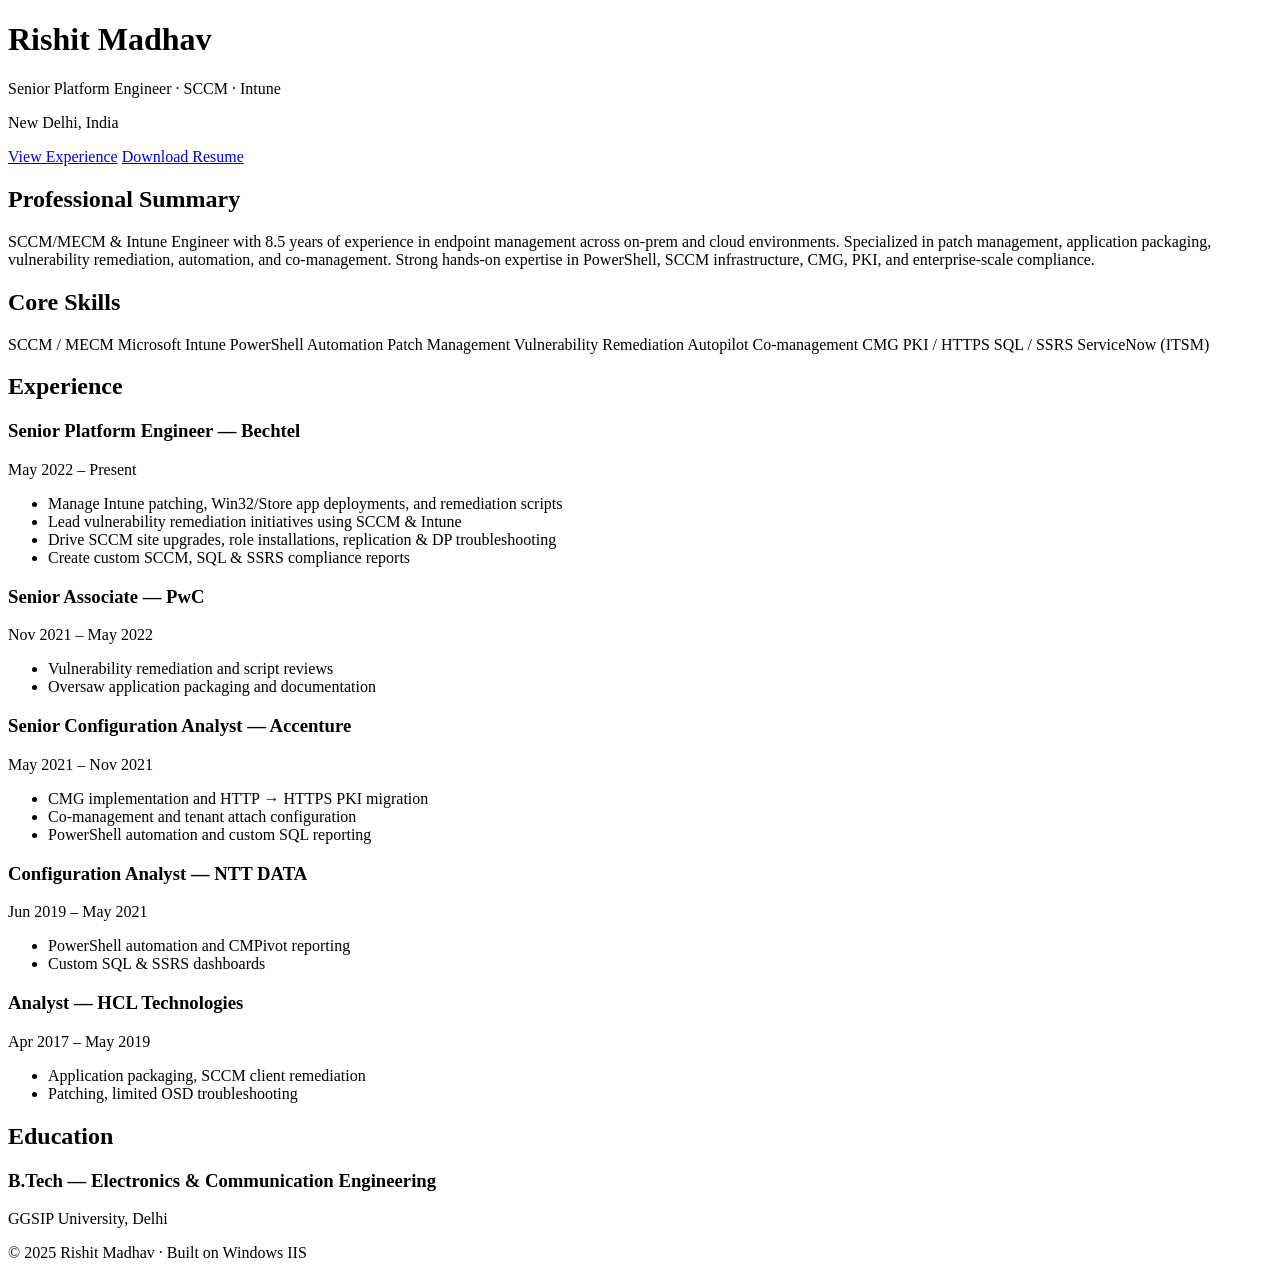
==== index.html @ 82800adf "Add files via upload" ====
<!DOCTYPE html>
<html lang="en">
<head>
    <meta charset="UTF-8">
    <title>Rishit Madhav | SCCM & Intune Engineer</title>
    <meta name="viewport" content="width=device-width, initial-scale=1.0">
    <link rel="stylesheet" href="style.css">
</head>
<body>

<header class="hero">
    <h1>Rishit Madhav</h1>
    <p class="role">Senior Platform Engineer · SCCM · Intune</p>
    <p class="location">New Delhi, India</p>

    <div class="actions">
        <a href="#experience" class="btn secondary">View Experience</a>
        <a href="download.html" class="btn primary">Download Resume</a>
    </div>
</header>

<main class="container">

<section>
    <h2>Professional Summary</h2>
    <p>
        SCCM/MECM & Intune Engineer with 8.5 years of experience in endpoint management
        across on-prem and cloud environments. Specialized in patch management,
        application packaging, vulnerability remediation, automation, and co-management.
        Strong hands-on expertise in PowerShell, SCCM infrastructure, CMG, PKI, and
        enterprise-scale compliance.
    </p>
</section>

<section>
    <h2>Core Skills</h2>
    <div class="skills">
        <span>SCCM / MECM</span>
        <span>Microsoft Intune</span>
        <span>PowerShell Automation</span>
        <span>Patch Management</span>
        <span>Vulnerability Remediation</span>
        <span>Autopilot</span>
        <span>Co-management</span>
        <span>CMG</span>
        <span>PKI / HTTPS</span>
        <span>SQL / SSRS</span>
        <span>ServiceNow (ITSM)</span>
    </div>
</section>

<section id="experience">
    <h2>Experience</h2>

    <div class="card">
        <h3>Senior Platform Engineer — Bechtel</h3>
        <p class="time">May 2022 – Present</p>
        <ul>
            <li>Manage Intune patching, Win32/Store app deployments, and remediation scripts</li>
            <li>Lead vulnerability remediation initiatives using SCCM & Intune</li>
            <li>Drive SCCM site upgrades, role installations, replication & DP troubleshooting</li>
            <li>Create custom SCCM, SQL & SSRS compliance reports</li>
        </ul>
    </div>

    <div class="card">
        <h3>Senior Associate — PwC</h3>
        <p class="time">Nov 2021 – May 2022</p>
        <ul>
            <li>Vulnerability remediation and script reviews</li>
            <li>Oversaw application packaging and documentation</li>
        </ul>
    </div>

    <div class="card">
        <h3>Senior Configuration Analyst — Accenture</h3>
        <p class="time">May 2021 – Nov 2021</p>
        <ul>
            <li>CMG implementation and HTTP → HTTPS PKI migration</li>
            <li>Co-management and tenant attach configuration</li>
            <li>PowerShell automation and custom SQL reporting</li>
        </ul>
    </div>

    <div class="card">
        <h3>Configuration Analyst — NTT DATA</h3>
        <p class="time">Jun 2019 – May 2021</p>
        <ul>
            <li>PowerShell automation and CMPivot reporting</li>
            <li>Custom SQL & SSRS dashboards</li>
        </ul>
    </div>

    <div class="card">
        <h3>Analyst — HCL Technologies</h3>
        <p class="time">Apr 2017 – May 2019</p>
        <ul>
            <li>Application packaging, SCCM client remediation</li>
            <li>Patching, limited OSD troubleshooting</li>
        </ul>
    </div>
</section>

<section>
    <h2>Education</h2>
    <div class="card">
        <h3>B.Tech — Electronics & Communication Engineering</h3>
        <p>GGSIP University, Delhi</p>
    </div>
</section>

</main>

<footer>
    <p>© 2025 Rishit Madhav · Built on Windows IIS</p>
</footer>

</body>
</html>
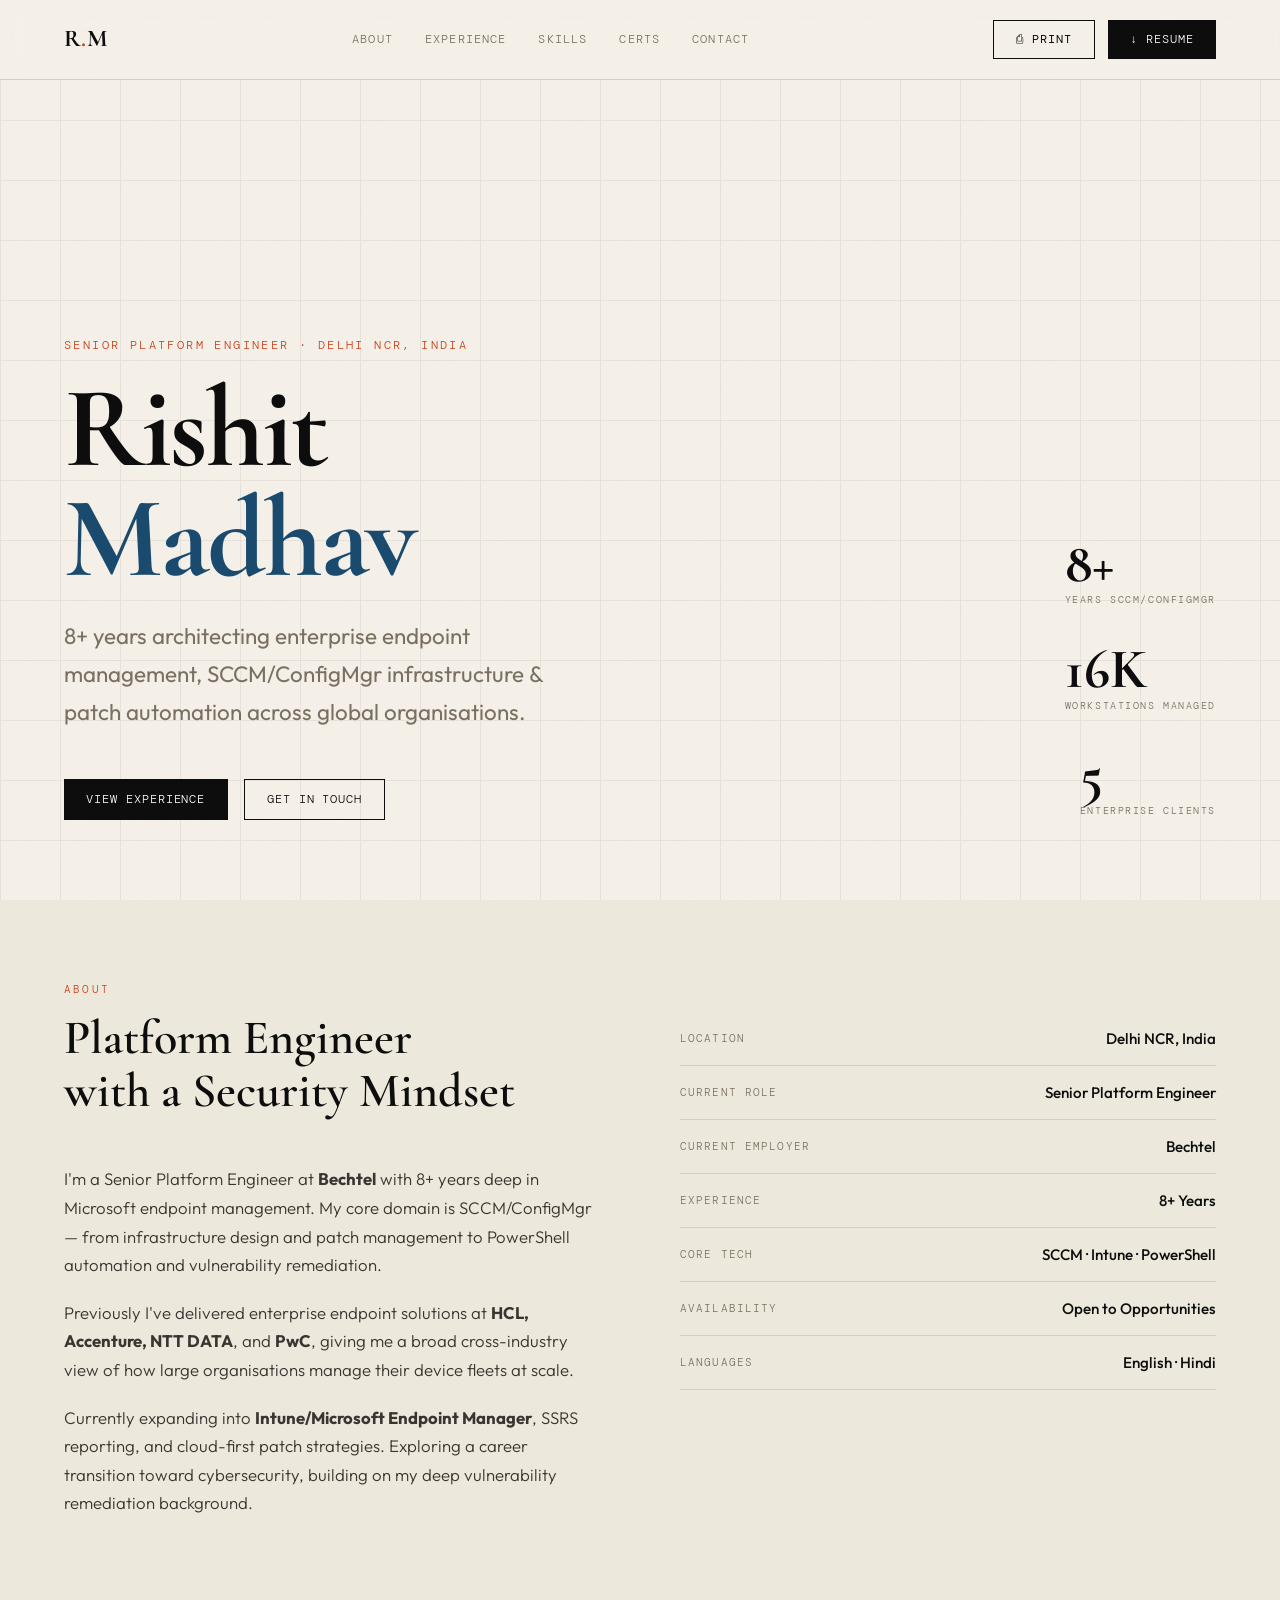
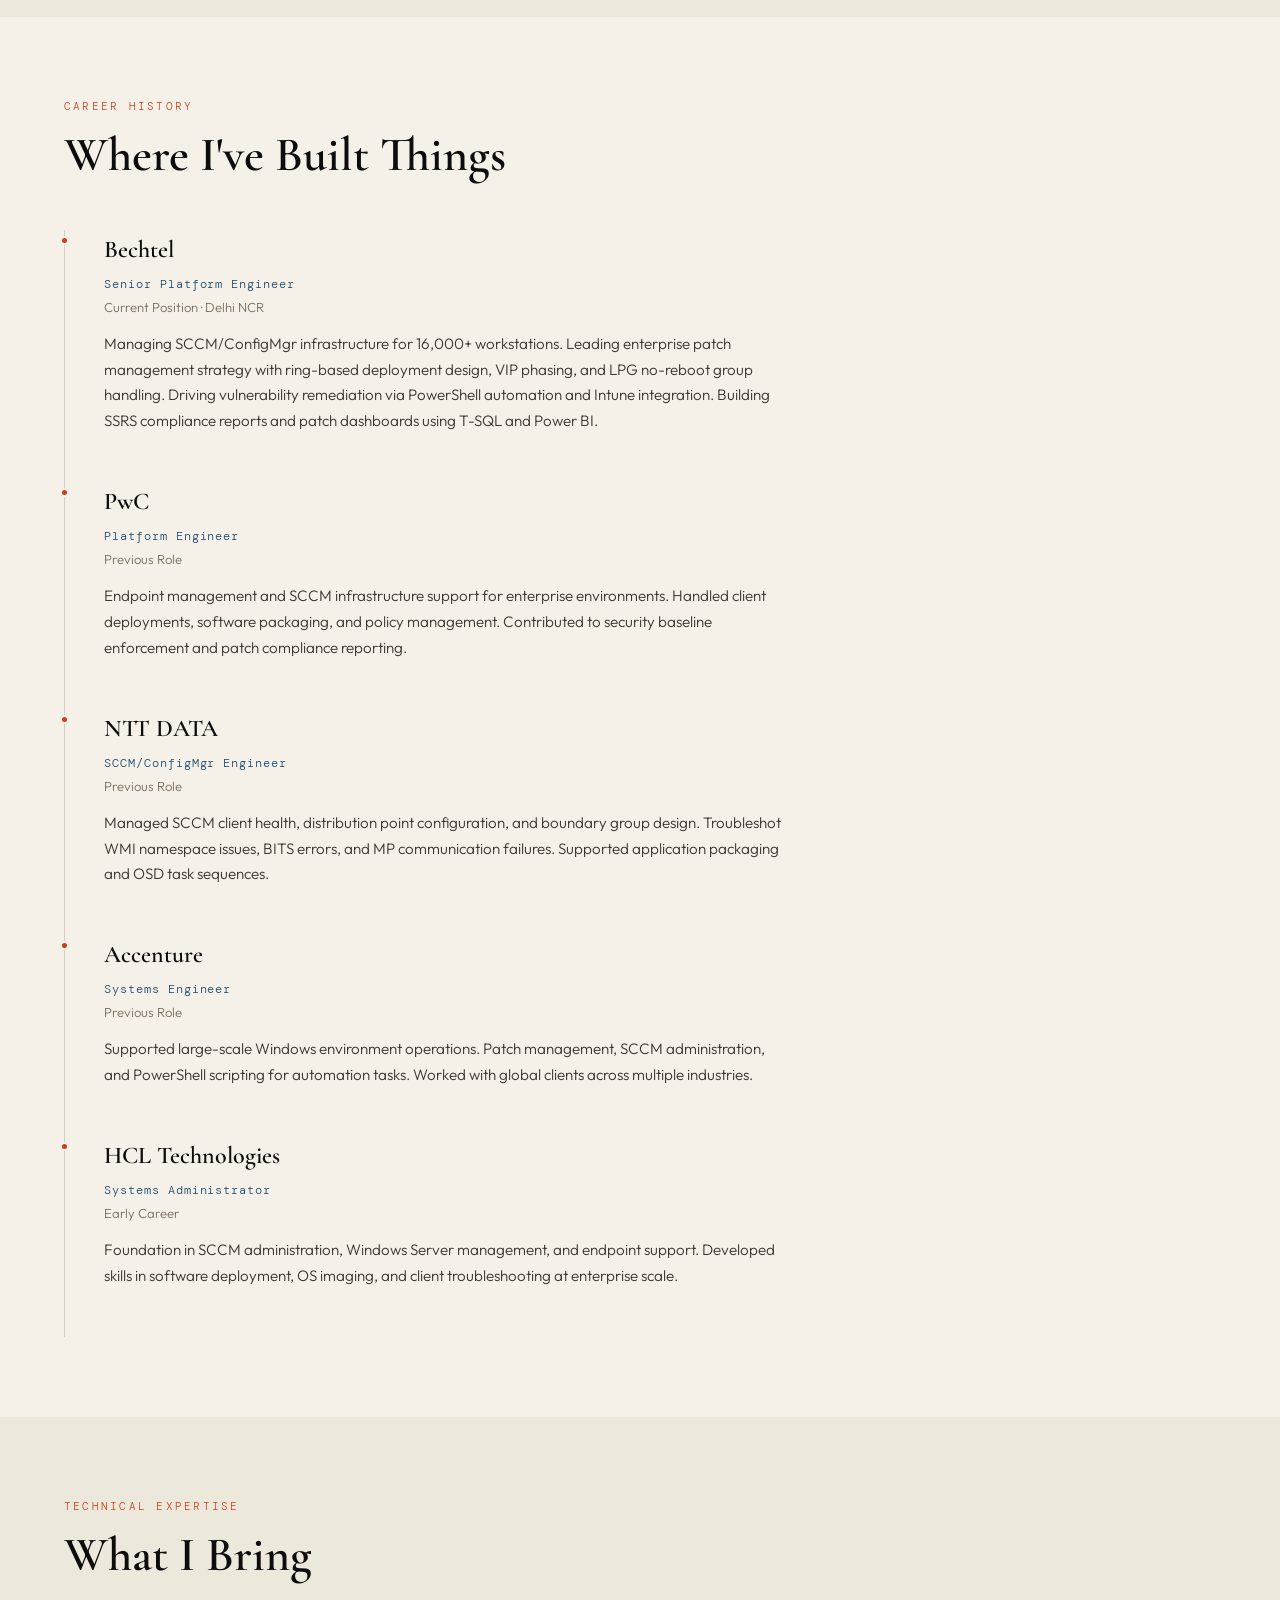
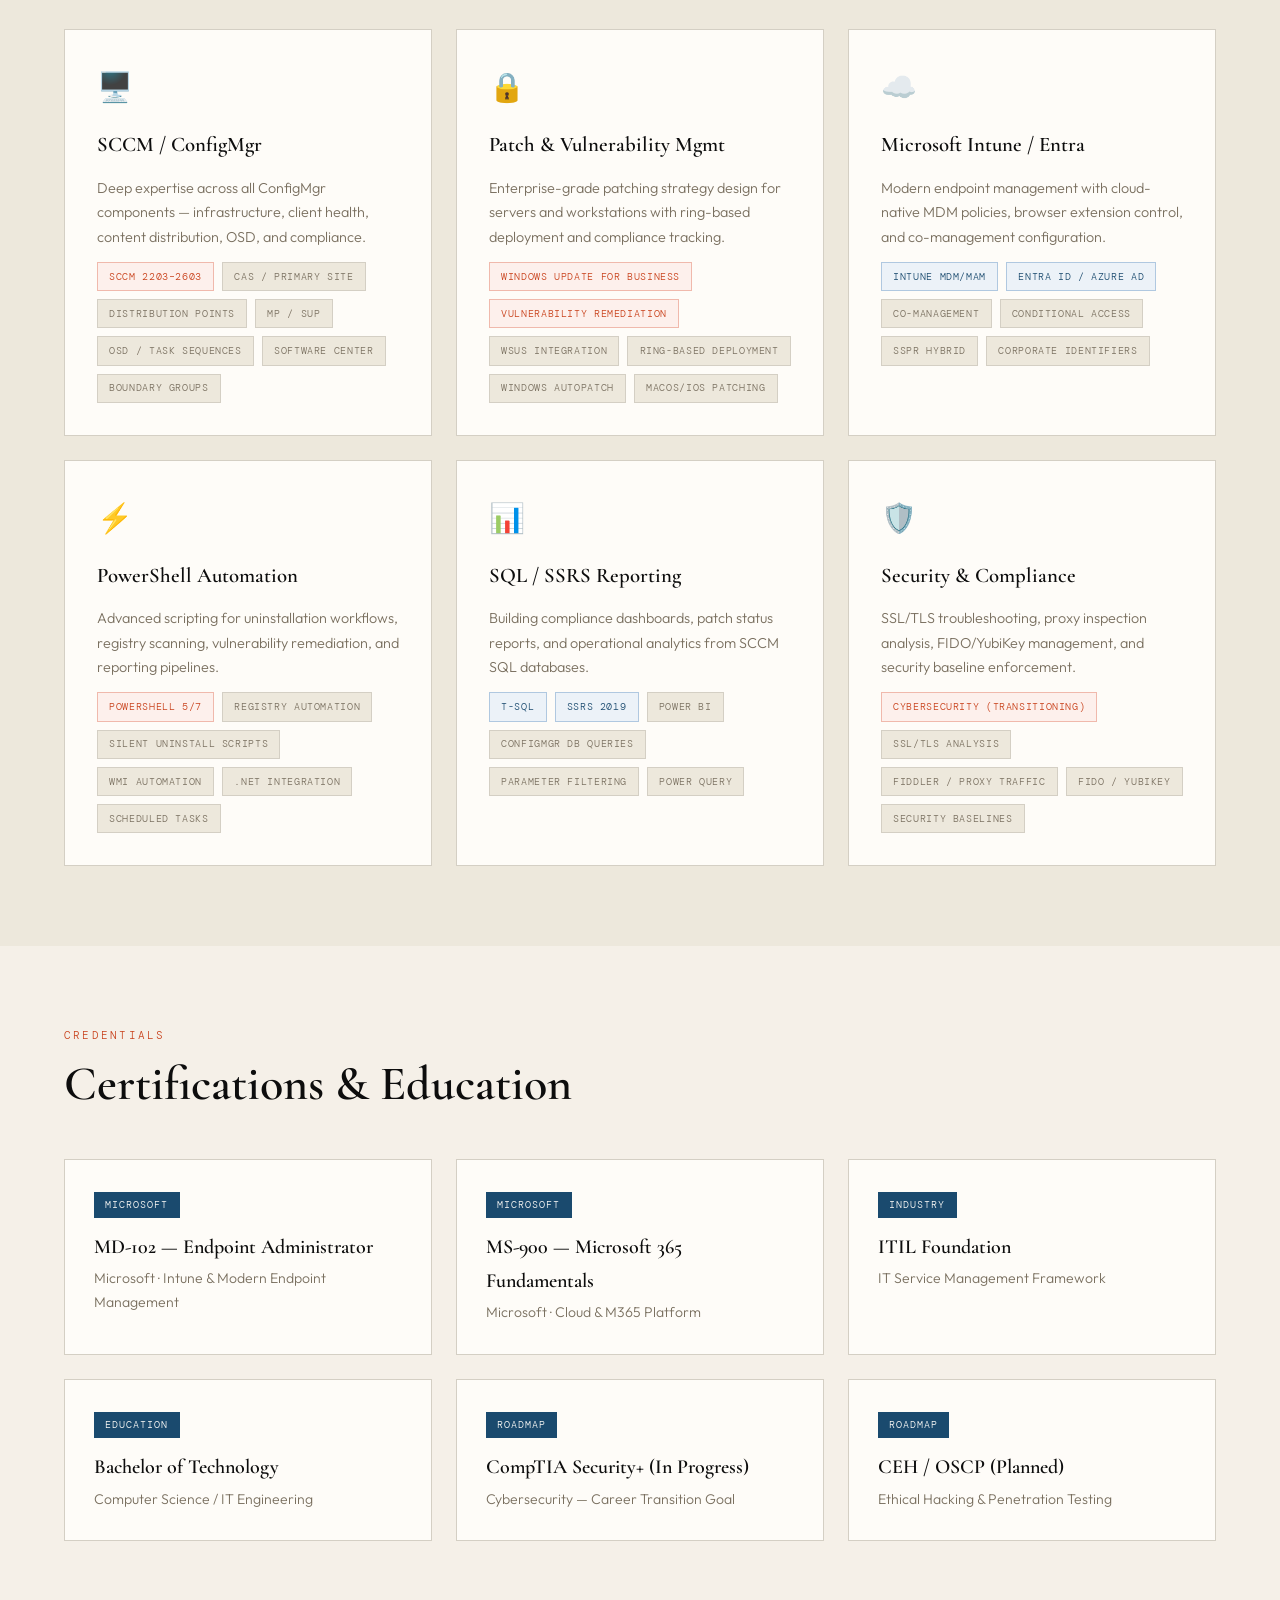
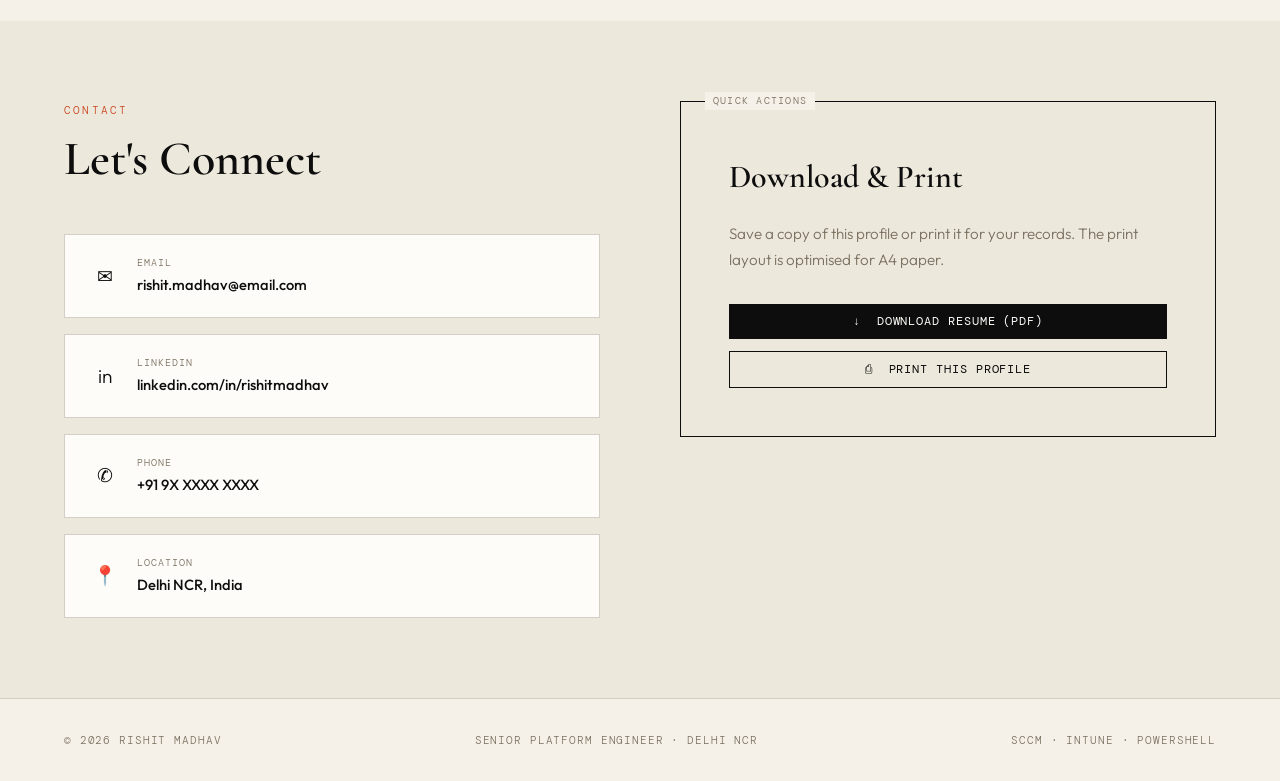
==== commit fcc17487: "Add files via upload" ====
--- a/index.html
+++ b/index.html
@@ -1,119 +1,736 @@
-<!DOCTYPE html>
-<html lang="en">
-<head>
-    <meta charset="UTF-8">
-    <title>Rishit Madhav | SCCM & Intune Engineer</title>
-    <meta name="viewport" content="width=device-width, initial-scale=1.0">
-    <link rel="stylesheet" href="style.css">
-</head>
-<body>
-
-<header class="hero">
-    <h1>Rishit Madhav</h1>
-    <p class="role">Senior Platform Engineer · SCCM · Intune</p>
-    <p class="location">New Delhi, India</p>
-
-    <div class="actions">
-        <a href="#experience" class="btn secondary">View Experience</a>
-        <a href="download.html" class="btn primary">Download Resume</a>
-    </div>
-</header>
-
-<main class="container">
-
-<section>
-    <h2>Professional Summary</h2>
-    <p>
-        SCCM/MECM & Intune Engineer with 8.5 years of experience in endpoint management
-        across on-prem and cloud environments. Specialized in patch management,
-        application packaging, vulnerability remediation, automation, and co-management.
-        Strong hands-on expertise in PowerShell, SCCM infrastructure, CMG, PKI, and
-        enterprise-scale compliance.
-    </p>
-</section>
-
-<section>
-    <h2>Core Skills</h2>
-    <div class="skills">
-        <span>SCCM / MECM</span>
-        <span>Microsoft Intune</span>
-        <span>PowerShell Automation</span>
-        <span>Patch Management</span>
-        <span>Vulnerability Remediation</span>
-        <span>Autopilot</span>
-        <span>Co-management</span>
-        <span>CMG</span>
-        <span>PKI / HTTPS</span>
-        <span>SQL / SSRS</span>
-        <span>ServiceNow (ITSM)</span>
-    </div>
-</section>
-
-<section id="experience">
-    <h2>Experience</h2>
-
-    <div class="card">
-        <h3>Senior Platform Engineer — Bechtel</h3>
-        <p class="time">May 2022 – Present</p>
-        <ul>
-            <li>Manage Intune patching, Win32/Store app deployments, and remediation scripts</li>
-            <li>Lead vulnerability remediation initiatives using SCCM & Intune</li>
-            <li>Drive SCCM site upgrades, role installations, replication & DP troubleshooting</li>
-            <li>Create custom SCCM, SQL & SSRS compliance reports</li>
-        </ul>
-    </div>
-
-    <div class="card">
-        <h3>Senior Associate — PwC</h3>
-        <p class="time">Nov 2021 – May 2022</p>
-        <ul>
-            <li>Vulnerability remediation and script reviews</li>
-            <li>Oversaw application packaging and documentation</li>
-        </ul>
-    </div>
-
-    <div class="card">
-        <h3>Senior Configuration Analyst — Accenture</h3>
-        <p class="time">May 2021 – Nov 2021</p>
-        <ul>
-            <li>CMG implementation and HTTP → HTTPS PKI migration</li>
-            <li>Co-management and tenant attach configuration</li>
-            <li>PowerShell automation and custom SQL reporting</li>
-        </ul>
-    </div>
-
-    <div class="card">
-        <h3>Configuration Analyst — NTT DATA</h3>
-        <p class="time">Jun 2019 – May 2021</p>
-        <ul>
-            <li>PowerShell automation and CMPivot reporting</li>
-            <li>Custom SQL & SSRS dashboards</li>
-        </ul>
-    </div>
-
-    <div class="card">
-        <h3>Analyst — HCL Technologies</h3>
-        <p class="time">Apr 2017 – May 2019</p>
-        <ul>
-            <li>Application packaging, SCCM client remediation</li>
-            <li>Patching, limited OSD troubleshooting</li>
-        </ul>
-    </div>
-</section>
-
-<section>
-    <h2>Education</h2>
-    <div class="card">
-        <h3>B.Tech — Electronics & Communication Engineering</h3>
-        <p>GGSIP University, Delhi</p>
-    </div>
-</section>
-
-</main>
-
-<footer>
-    <p>© 2025 Rishit Madhav · Built on Windows IIS</p>
-</footer>
-
-</body>
-</html>
+<!DOCTYPE html>
+<html lang="en">
+<head>
+<meta charset="UTF-8">
+<meta name="viewport" content="width=device-width, initial-scale=1.0">
+<title>Rishit Madhav — Senior Platform Engineer</title>
+<link rel="preconnect" href="https://fonts.googleapis.com">
+<link href="https://fonts.googleapis.com/css2?family=Cormorant+Garamond:wght@300;400;600;700&family=DM+Mono:wght@300;400;500&family=Outfit:wght@300;400;500;600&display=swap" rel="stylesheet">
+<style>
+  :root {
+    --ink: #0d0d0d;
+    --paper: #f5f0e8;
+    --cream: #ede8dc;
+    --accent: #c8401a;
+    --accent2: #1a4a6e;
+    --muted: #7a7060;
+    --line: #d4cfc4;
+    --white: #fefcf8;
+  }
+
+  *, *::before, *::after { box-sizing: border-box; margin: 0; padding: 0; }
+
+  html { scroll-behavior: smooth; }
+
+  body {
+    background: var(--paper);
+    color: var(--ink);
+    font-family: 'Outfit', sans-serif;
+    font-weight: 300;
+    line-height: 1.7;
+    overflow-x: hidden;
+  }
+
+  /* ── PRINT STYLES ── */
+  @media print {
+    .no-print { display: none !important; }
+    body { background: white; color: black; font-size: 11pt; }
+    .hero { min-height: auto; padding: 2cm 1cm 1cm; page-break-after: avoid; }
+    section { page-break-inside: avoid; padding: 1cm 1cm; }
+    .card { box-shadow: none; border: 1px solid #ccc; }
+    .tag { border: 1px solid #999; }
+    header { display: none; }
+    .hero-noise, .hero-grid { display: none; }
+    .hero-name { font-size: 48pt; }
+    * { animation: none !important; transition: none !important; }
+  }
+
+  /* ── HEADER ── */
+  header {
+    position: fixed; top: 0; left: 0; right: 0; z-index: 100;
+    display: flex; justify-content: space-between; align-items: center;
+    padding: 1.2rem 4rem;
+    background: rgba(245, 240, 232, 0.92);
+    backdrop-filter: blur(12px);
+    border-bottom: 1px solid var(--line);
+    transition: box-shadow .3s;
+  }
+  header.scrolled { box-shadow: 0 2px 20px rgba(0,0,0,.08); }
+
+  .logo {
+    font-family: 'Cormorant Garamond', serif;
+    font-size: 1.5rem; font-weight: 700;
+    color: var(--ink); text-decoration: none;
+    letter-spacing: .02em;
+  }
+  .logo span { color: var(--accent); }
+
+  nav { display: flex; gap: 2rem; align-items: center; }
+  nav a {
+    font-family: 'DM Mono', monospace;
+    font-size: .72rem; letter-spacing: .1em; text-transform: uppercase;
+    color: var(--muted); text-decoration: none;
+    transition: color .2s;
+  }
+  nav a:hover { color: var(--accent); }
+
+  .btn {
+    display: inline-flex; align-items: center; gap: .5rem;
+    padding: .6rem 1.4rem;
+    background: var(--ink); color: var(--white);
+    font-family: 'DM Mono', monospace; font-size: .72rem; letter-spacing: .08em; text-transform: uppercase;
+    border: none; cursor: pointer; text-decoration: none;
+    transition: background .2s, transform .15s;
+  }
+  .btn:hover { background: var(--accent); transform: translateY(-1px); }
+  .btn-outline {
+    background: transparent; color: var(--ink);
+    border: 1.5px solid var(--ink);
+  }
+  .btn-outline:hover { background: var(--ink); color: var(--white); }
+
+  /* ── HERO ── */
+  .hero {
+    position: relative; min-height: 100vh;
+    display: flex; flex-direction: column; justify-content: flex-end;
+    padding: 8rem 4rem 5rem;
+    overflow: hidden;
+  }
+
+  .hero-grid {
+    position: absolute; inset: 0; opacity: .06;
+    background-image:
+      linear-gradient(var(--ink) 1px, transparent 1px),
+      linear-gradient(90deg, var(--ink) 1px, transparent 1px);
+    background-size: 60px 60px;
+    animation: gridDrift 30s linear infinite;
+  }
+  @keyframes gridDrift { to { background-position: 60px 60px; } }
+
+  .hero-noise {
+    position: absolute; inset: 0; opacity: .025;
+    background-image: url("data:image/svg+xml,%3Csvg viewBox='0 0 256 256' xmlns='http://www.w3.org/2000/svg'%3E%3Cfilter id='noise'%3E%3CfeTurbulence type='fractalNoise' baseFrequency='0.9' numOctaves='4' stitchTiles='stitch'/%3E%3C/filter%3E%3Crect width='100%25' height='100%25' filter='url(%23noise)'/%3E%3C/svg%3E");
+    background-size: 200px;
+  }
+
+  .hero-eyebrow {
+    font-family: 'DM Mono', monospace;
+    font-size: .75rem; letter-spacing: .2em; text-transform: uppercase;
+    color: var(--accent); margin-bottom: 1.2rem;
+    opacity: 0; animation: fadeUp .8s .2s forwards;
+  }
+
+  .hero-name {
+    font-family: 'Cormorant Garamond', serif;
+    font-size: clamp(3.5rem, 9vw, 8rem);
+    font-weight: 700; line-height: .95;
+    letter-spacing: -.02em;
+    margin-bottom: 1.5rem;
+    opacity: 0; animation: fadeUp .9s .35s forwards;
+  }
+  .hero-name .line2 { color: var(--accent2); display: block; }
+
+  .hero-title {
+    font-family: 'Outfit', sans-serif;
+    font-size: clamp(1rem, 2.2vw, 1.4rem);
+    font-weight: 400; color: var(--muted);
+    max-width: 520px; margin-bottom: 3rem;
+    opacity: 0; animation: fadeUp .9s .5s forwards;
+  }
+
+  .hero-cta {
+    display: flex; gap: 1rem; flex-wrap: wrap;
+    opacity: 0; animation: fadeUp .9s .65s forwards;
+  }
+
+  .hero-stats {
+    position: absolute; right: 4rem; bottom: 5rem;
+    display: flex; flex-direction: column; gap: 2rem; align-items: flex-end;
+    opacity: 0; animation: fadeIn 1s 1s forwards;
+  }
+  .stat-num {
+    font-family: 'Cormorant Garamond', serif;
+    font-size: 3.5rem; font-weight: 700; line-height: 1;
+    color: var(--ink);
+  }
+  .stat-label {
+    font-family: 'DM Mono', monospace;
+    font-size: .65rem; letter-spacing: .15em; text-transform: uppercase;
+    color: var(--muted); text-align: right;
+  }
+
+  @keyframes fadeUp { from { opacity: 0; transform: translateY(24px); } to { opacity: 1; transform: none; } }
+  @keyframes fadeIn { from { opacity: 0; } to { opacity: 1; } }
+
+  /* ── SECTIONS ── */
+  section { padding: 5rem 4rem; }
+  section:nth-child(even) { background: var(--cream); }
+
+  .section-label {
+    font-family: 'DM Mono', monospace;
+    font-size: .7rem; letter-spacing: .2em; text-transform: uppercase;
+    color: var(--accent); margin-bottom: .8rem;
+  }
+  .section-heading {
+    font-family: 'Cormorant Garamond', serif;
+    font-size: clamp(2rem, 4vw, 3rem);
+    font-weight: 600; line-height: 1.1; margin-bottom: 3rem;
+  }
+
+  /* ── ABOUT ── */
+  .about-grid { display: grid; grid-template-columns: 1fr 1fr; gap: 5rem; align-items: start; }
+
+  .about-text p {
+    font-size: 1.05rem; color: #3a3530; margin-bottom: 1.2rem;
+    font-weight: 300;
+  }
+
+  .info-list { margin-top: 2rem; }
+  .info-item {
+    display: flex; justify-content: space-between; align-items: center;
+    padding: .85rem 0;
+    border-bottom: 1px solid var(--line);
+  }
+  .info-key {
+    font-family: 'DM Mono', monospace;
+    font-size: .7rem; letter-spacing: .1em; text-transform: uppercase;
+    color: var(--muted);
+  }
+  .info-val { font-size: .95rem; font-weight: 500; }
+
+  /* ── EXPERIENCE ── */
+  .exp-timeline { position: relative; }
+  .exp-timeline::before {
+    content: ''; position: absolute; left: 0; top: 0; bottom: 0;
+    width: 1px; background: var(--line);
+  }
+
+  .exp-item {
+    padding: 0 0 3rem 2.5rem;
+    position: relative;
+    opacity: 0; transform: translateY(20px);
+    transition: opacity .6s, transform .6s;
+  }
+  .exp-item.visible { opacity: 1; transform: none; }
+  .exp-item::before {
+    content: '';
+    position: absolute; left: -4px; top: 6px;
+    width: 9px; height: 9px; border-radius: 50%;
+    background: var(--accent); border: 2px solid var(--paper);
+  }
+
+  .exp-company {
+    font-family: 'Cormorant Garamond', serif;
+    font-size: 1.5rem; font-weight: 600;
+  }
+  .exp-role {
+    font-family: 'DM Mono', monospace;
+    font-size: .75rem; letter-spacing: .08em;
+    color: var(--accent2); margin: .2rem 0 .1rem;
+  }
+  .exp-period {
+    font-size: .82rem; color: var(--muted); margin-bottom: .8rem;
+  }
+  .exp-desc { font-size: .95rem; color: #3a3530; max-width: 680px; }
+
+  /* ── SKILLS ── */
+  .skills-grid { display: grid; grid-template-columns: repeat(auto-fit, minmax(280px, 1fr)); gap: 1.5rem; }
+
+  .skill-card {
+    background: var(--white);
+    padding: 2rem;
+    border: 1px solid var(--line);
+    position: relative;
+    overflow: hidden;
+    opacity: 0; transform: translateY(16px);
+    transition: opacity .5s, transform .5s, box-shadow .2s;
+  }
+  .skill-card.visible { opacity: 1; transform: none; }
+  .skill-card:hover { box-shadow: 4px 4px 0 var(--accent); transform: translate(-2px, -2px); }
+
+  .skill-card-icon {
+    font-size: 1.8rem; margin-bottom: 1rem;
+  }
+  .skill-card-title {
+    font-family: 'Cormorant Garamond', serif;
+    font-size: 1.3rem; font-weight: 600; margin-bottom: .8rem;
+  }
+  .tags { display: flex; flex-wrap: wrap; gap: .5rem; margin-top: .8rem; }
+  .tag {
+    font-family: 'DM Mono', monospace;
+    font-size: .65rem; letter-spacing: .06em; text-transform: uppercase;
+    padding: .3rem .7rem;
+    background: var(--cream); color: var(--muted);
+    border: 1px solid var(--line);
+  }
+  .tag.hot { background: #fdf0ec; color: var(--accent); border-color: #f0b9ac; }
+  .tag.cool { background: #ecf2f8; color: var(--accent2); border-color: #b0c8e0; }
+
+  /* ── CERTS / EDUCATION ── */
+  .cert-grid { display: grid; grid-template-columns: repeat(auto-fit, minmax(300px, 1fr)); gap: 1.5rem; }
+  .cert-card {
+    border: 1px solid var(--line); padding: 1.8rem;
+    background: var(--white);
+    opacity: 0; transform: translateY(16px);
+    transition: opacity .5s, transform .5s;
+  }
+  .cert-card.visible { opacity: 1; transform: none; }
+  .cert-badge {
+    font-family: 'DM Mono', monospace;
+    font-size: .65rem; letter-spacing: .1em; text-transform: uppercase;
+    color: var(--white); background: var(--accent2);
+    display: inline-block; padding: .25rem .7rem; margin-bottom: .8rem;
+  }
+  .cert-name { font-family: 'Cormorant Garamond', serif; font-size: 1.25rem; font-weight: 600; }
+  .cert-org { font-size: .88rem; color: var(--muted); margin-top: .2rem; }
+
+  /* ── CONTACT ── */
+  .contact-wrap {
+    display: grid; grid-template-columns: 1fr 1fr; gap: 5rem; align-items: start;
+  }
+  .contact-links { display: flex; flex-direction: column; gap: 1rem; margin-top: 2rem; }
+  .contact-link {
+    display: flex; align-items: center; gap: 1rem;
+    padding: 1.2rem 1.5rem;
+    border: 1px solid var(--line); background: var(--white);
+    text-decoration: none; color: var(--ink);
+    font-size: .95rem;
+    transition: box-shadow .2s, transform .2s;
+  }
+  .contact-link:hover { box-shadow: 3px 3px 0 var(--accent); transform: translate(-2px,-2px); }
+  .contact-link-icon { font-size: 1.2rem; width: 32px; text-align: center; }
+  .contact-link-label { font-family: 'DM Mono', monospace; font-size: .65rem; letter-spacing: .1em; text-transform: uppercase; color: var(--muted); display: block; }
+  .contact-link-val { font-size: .92rem; font-weight: 500; }
+
+  .action-box {
+    border: 1.5px solid var(--ink);
+    padding: 3rem;
+    position: relative;
+  }
+  .action-box::before {
+    content: attr(data-label);
+    position: absolute; top: -10px; left: 1.5rem;
+    background: var(--paper);
+    font-family: 'DM Mono', monospace;
+    font-size: .65rem; letter-spacing: .12em; text-transform: uppercase;
+    padding: 0 .5rem; color: var(--muted);
+  }
+  .action-box h3 {
+    font-family: 'Cormorant Garamond', serif;
+    font-size: 2rem; font-weight: 600; margin-bottom: 1rem;
+  }
+  .action-box p { font-size: .95rem; color: var(--muted); margin-bottom: 2rem; }
+  .action-buttons { display: flex; flex-direction: column; gap: .8rem; }
+
+  /* ── FOOTER ── */
+  footer {
+    padding: 2rem 4rem;
+    border-top: 1px solid var(--line);
+    display: flex; justify-content: space-between; align-items: center;
+    font-family: 'DM Mono', monospace;
+    font-size: .68rem; letter-spacing: .08em; text-transform: uppercase;
+    color: var(--muted);
+  }
+
+  /* ── SCROLL INDICATOR ── */
+  .scroll-line {
+    position: fixed; top: 0; left: 0; height: 2px;
+    background: var(--accent); width: 0%;
+    z-index: 200; transition: width .05s linear;
+  }
+
+  @media (max-width: 768px) {
+    header { padding: 1rem 1.5rem; }
+    nav a { display: none; }
+    .hero { padding: 6rem 1.5rem 3rem; }
+    .hero-stats { position: static; flex-direction: row; flex-wrap: wrap; justify-content: flex-start; margin-top: 3rem; }
+    section { padding: 3.5rem 1.5rem; }
+    .about-grid, .contact-wrap { grid-template-columns: 1fr; gap: 2rem; }
+    footer { flex-direction: column; gap: .5rem; text-align: center; }
+  }
+</style>
+</head>
+<body>
+
+<div class="scroll-line" id="scrollLine"></div>
+
+<!-- HEADER -->
+<header id="siteHeader" class="no-print">
+  <a href="#" class="logo">R<span>.</span>M</a>
+  <nav>
+    <a href="#about">About</a>
+    <a href="#experience">Experience</a>
+    <a href="#skills">Skills</a>
+    <a href="#certifications">Certs</a>
+    <a href="#contact">Contact</a>
+  </nav>
+  <div style="display:flex;gap:.8rem;">
+    <button class="btn btn-outline" onclick="window.print()">⎙ Print</button>
+    <a href="#" class="btn" onclick="downloadResume(event)">↓ Resume</a>
+  </div>
+</header>
+
+<!-- HERO -->
+<section class="hero" id="top">
+  <div class="hero-grid"></div>
+  <div class="hero-noise"></div>
+
+  <div class="hero-eyebrow">Senior Platform Engineer · Delhi NCR, India</div>
+  <h1 class="hero-name">
+    Rishit
+    <span class="line2">Madhav</span>
+  </h1>
+  <p class="hero-title">
+    8+ years architecting enterprise endpoint management, SCCM/ConfigMgr infrastructure & patch automation across global organisations.
+  </p>
+  <div class="hero-cta no-print">
+    <a href="#experience" class="btn">View Experience</a>
+    <a href="#contact" class="btn btn-outline">Get In Touch</a>
+  </div>
+
+  <div class="hero-stats">
+    <div>
+      <div class="stat-num">8+</div>
+      <div class="stat-label">Years SCCM/ConfigMgr</div>
+    </div>
+    <div>
+      <div class="stat-num">16K</div>
+      <div class="stat-label">Workstations Managed</div>
+    </div>
+    <div>
+      <div class="stat-num">5</div>
+      <div class="stat-label">Enterprise Clients</div>
+    </div>
+  </div>
+</section>
+
+<!-- ABOUT -->
+<section id="about">
+  <div class="about-grid">
+    <div class="about-text">
+      <div class="section-label">About</div>
+      <h2 class="section-heading">Platform Engineer<br>with a Security Mindset</h2>
+      <p>
+        I'm a Senior Platform Engineer at <strong>Bechtel</strong> with 8+ years deep in Microsoft endpoint management. My core domain is SCCM/ConfigMgr — from infrastructure design and patch management to PowerShell automation and vulnerability remediation.
+      </p>
+      <p>
+        Previously I've delivered enterprise endpoint solutions at <strong>HCL, Accenture, NTT DATA</strong>, and <strong>PwC</strong>, giving me a broad cross-industry view of how large organisations manage their device fleets at scale.
+      </p>
+      <p>
+        Currently expanding into <strong>Intune/Microsoft Endpoint Manager</strong>, SSRS reporting, and cloud-first patch strategies. Exploring a career transition toward cybersecurity, building on my deep vulnerability remediation background.
+      </p>
+    </div>
+    <div>
+      <div class="info-list">
+        <div class="info-item">
+          <span class="info-key">Location</span>
+          <span class="info-val">Delhi NCR, India</span>
+        </div>
+        <div class="info-item">
+          <span class="info-key">Current Role</span>
+          <span class="info-val">Senior Platform Engineer</span>
+        </div>
+        <div class="info-item">
+          <span class="info-key">Current Employer</span>
+          <span class="info-val">Bechtel</span>
+        </div>
+        <div class="info-item">
+          <span class="info-key">Experience</span>
+          <span class="info-val">8+ Years</span>
+        </div>
+        <div class="info-item">
+          <span class="info-key">Core Tech</span>
+          <span class="info-val">SCCM · Intune · PowerShell</span>
+        </div>
+        <div class="info-item">
+          <span class="info-key">Availability</span>
+          <span class="info-val">Open to Opportunities</span>
+        </div>
+        <div class="info-item">
+          <span class="info-key">Languages</span>
+          <span class="info-val">English · Hindi</span>
+        </div>
+      </div>
+    </div>
+  </div>
+</section>
+
+<!-- EXPERIENCE -->
+<section id="experience">
+  <div class="section-label">Career History</div>
+  <h2 class="section-heading">Where I've Built Things</h2>
+
+  <div class="exp-timeline">
+    <div class="exp-item">
+      <div class="exp-company">Bechtel</div>
+      <div class="exp-role">Senior Platform Engineer</div>
+      <div class="exp-period">Current Position · Delhi NCR</div>
+      <div class="exp-desc">
+        Managing SCCM/ConfigMgr infrastructure for 16,000+ workstations. Leading enterprise patch management strategy with ring-based deployment design, VIP phasing, and LPG no-reboot group handling. Driving vulnerability remediation via PowerShell automation and Intune integration. Building SSRS compliance reports and patch dashboards using T-SQL and Power BI.
+      </div>
+    </div>
+
+    <div class="exp-item">
+      <div class="exp-company">PwC</div>
+      <div class="exp-role">Platform Engineer</div>
+      <div class="exp-period">Previous Role</div>
+      <div class="exp-desc">
+        Endpoint management and SCCM infrastructure support for enterprise environments. Handled client deployments, software packaging, and policy management. Contributed to security baseline enforcement and patch compliance reporting.
+      </div>
+    </div>
+
+    <div class="exp-item">
+      <div class="exp-company">NTT DATA</div>
+      <div class="exp-role">SCCM/ConfigMgr Engineer</div>
+      <div class="exp-period">Previous Role</div>
+      <div class="exp-desc">
+        Managed SCCM client health, distribution point configuration, and boundary group design. Troubleshot WMI namespace issues, BITS errors, and MP communication failures. Supported application packaging and OSD task sequences.
+      </div>
+    </div>
+
+    <div class="exp-item">
+      <div class="exp-company">Accenture</div>
+      <div class="exp-role">Systems Engineer</div>
+      <div class="exp-period">Previous Role</div>
+      <div class="exp-desc">
+        Supported large-scale Windows environment operations. Patch management, SCCM administration, and PowerShell scripting for automation tasks. Worked with global clients across multiple industries.
+      </div>
+    </div>
+
+    <div class="exp-item">
+      <div class="exp-company">HCL Technologies</div>
+      <div class="exp-role">Systems Administrator</div>
+      <div class="exp-period">Early Career</div>
+      <div class="exp-desc">
+        Foundation in SCCM administration, Windows Server management, and endpoint support. Developed skills in software deployment, OS imaging, and client troubleshooting at enterprise scale.
+      </div>
+    </div>
+  </div>
+</section>
+
+<!-- SKILLS -->
+<section id="skills">
+  <div class="section-label">Technical Expertise</div>
+  <h2 class="section-heading">What I Bring</h2>
+
+  <div class="skills-grid">
+    <div class="skill-card">
+      <div class="skill-card-icon">🖥️</div>
+      <div class="skill-card-title">SCCM / ConfigMgr</div>
+      <p style="font-size:.9rem;color:var(--muted);">Deep expertise across all ConfigMgr components — infrastructure, client health, content distribution, OSD, and compliance.</p>
+      <div class="tags">
+        <span class="tag hot">SCCM 2203–2603</span>
+        <span class="tag">CAS / Primary Site</span>
+        <span class="tag">Distribution Points</span>
+        <span class="tag">MP / SUP</span>
+        <span class="tag">OSD / Task Sequences</span>
+        <span class="tag">Software Center</span>
+        <span class="tag">Boundary Groups</span>
+      </div>
+    </div>
+
+    <div class="skill-card">
+      <div class="skill-card-icon">🔒</div>
+      <div class="skill-card-title">Patch & Vulnerability Mgmt</div>
+      <p style="font-size:.9rem;color:var(--muted);">Enterprise-grade patching strategy design for servers and workstations with ring-based deployment and compliance tracking.</p>
+      <div class="tags">
+        <span class="tag hot">Windows Update for Business</span>
+        <span class="tag hot">Vulnerability Remediation</span>
+        <span class="tag">WSUS Integration</span>
+        <span class="tag">Ring-based Deployment</span>
+        <span class="tag">Windows Autopatch</span>
+        <span class="tag">macOS/iOS Patching</span>
+      </div>
+    </div>
+
+    <div class="skill-card">
+      <div class="skill-card-icon">☁️</div>
+      <div class="skill-card-title">Microsoft Intune / Entra</div>
+      <p style="font-size:.9rem;color:var(--muted);">Modern endpoint management with cloud-native MDM policies, browser extension control, and co-management configuration.</p>
+      <div class="tags">
+        <span class="tag cool">Intune MDM/MAM</span>
+        <span class="tag cool">Entra ID / Azure AD</span>
+        <span class="tag">Co-management</span>
+        <span class="tag">Conditional Access</span>
+        <span class="tag">SSPR Hybrid</span>
+        <span class="tag">Corporate Identifiers</span>
+      </div>
+    </div>
+
+    <div class="skill-card">
+      <div class="skill-card-icon">⚡</div>
+      <div class="skill-card-title">PowerShell Automation</div>
+      <p style="font-size:.9rem;color:var(--muted);">Advanced scripting for uninstallation workflows, registry scanning, vulnerability remediation, and reporting pipelines.</p>
+      <div class="tags">
+        <span class="tag hot">PowerShell 5/7</span>
+        <span class="tag">Registry Automation</span>
+        <span class="tag">Silent Uninstall Scripts</span>
+        <span class="tag">WMI Automation</span>
+        <span class="tag">.NET Integration</span>
+        <span class="tag">Scheduled Tasks</span>
+      </div>
+    </div>
+
+    <div class="skill-card">
+      <div class="skill-card-icon">📊</div>
+      <div class="skill-card-title">SQL / SSRS Reporting</div>
+      <p style="font-size:.9rem;color:var(--muted);">Building compliance dashboards, patch status reports, and operational analytics from SCCM SQL databases.</p>
+      <div class="tags">
+        <span class="tag cool">T-SQL</span>
+        <span class="tag cool">SSRS 2019</span>
+        <span class="tag">Power BI</span>
+        <span class="tag">ConfigMgr DB Queries</span>
+        <span class="tag">Parameter Filtering</span>
+        <span class="tag">Power Query</span>
+      </div>
+    </div>
+
+    <div class="skill-card">
+      <div class="skill-card-icon">🛡️</div>
+      <div class="skill-card-title">Security & Compliance</div>
+      <p style="font-size:.9rem;color:var(--muted);">SSL/TLS troubleshooting, proxy inspection analysis, FIDO/YubiKey management, and security baseline enforcement.</p>
+      <div class="tags">
+        <span class="tag hot">Cybersecurity (Transitioning)</span>
+        <span class="tag">SSL/TLS Analysis</span>
+        <span class="tag">Fiddler / Proxy Traffic</span>
+        <span class="tag">FIDO / YubiKey</span>
+        <span class="tag">Security Baselines</span>
+      </div>
+    </div>
+  </div>
+</section>
+
+<!-- CERTIFICATIONS -->
+<section id="certifications">
+  <div class="section-label">Credentials</div>
+  <h2 class="section-heading">Certifications &amp; Education</h2>
+
+  <div class="cert-grid">
+    <div class="cert-card">
+      <div class="cert-badge">Microsoft</div>
+      <div class="cert-name">MD-102 — Endpoint Administrator</div>
+      <div class="cert-org">Microsoft · Intune & Modern Endpoint Management</div>
+    </div>
+    <div class="cert-card">
+      <div class="cert-badge">Microsoft</div>
+      <div class="cert-name">MS-900 — Microsoft 365 Fundamentals</div>
+      <div class="cert-org">Microsoft · Cloud & M365 Platform</div>
+    </div>
+    <div class="cert-card">
+      <div class="cert-badge">Industry</div>
+      <div class="cert-name">ITIL Foundation</div>
+      <div class="cert-org">IT Service Management Framework</div>
+    </div>
+    <div class="cert-card">
+      <div class="cert-badge">Education</div>
+      <div class="cert-name">Bachelor of Technology</div>
+      <div class="cert-org">Computer Science / IT Engineering</div>
+    </div>
+    <div class="cert-card">
+      <div class="cert-badge">Roadmap</div>
+      <div class="cert-name">CompTIA Security+ (In Progress)</div>
+      <div class="cert-org">Cybersecurity — Career Transition Goal</div>
+    </div>
+    <div class="cert-card">
+      <div class="cert-badge">Roadmap</div>
+      <div class="cert-name">CEH / OSCP (Planned)</div>
+      <div class="cert-org">Ethical Hacking &amp; Penetration Testing</div>
+    </div>
+  </div>
+</section>
+
+<!-- CONTACT -->
+<section id="contact">
+  <div class="contact-wrap">
+    <div>
+      <div class="section-label">Contact</div>
+      <h2 class="section-heading">Let's Connect</h2>
+
+      <div class="contact-links">
+        <a href="mailto:rishit.madhav@email.com" class="contact-link">
+          <span class="contact-link-icon">✉</span>
+          <div>
+            <span class="contact-link-label">Email</span>
+            <span class="contact-link-val">rishit.madhav@email.com</span>
+          </div>
+        </a>
+        <a href="https://linkedin.com/in/rishitmadhav" class="contact-link" target="_blank">
+          <span class="contact-link-icon">in</span>
+          <div>
+            <span class="contact-link-label">LinkedIn</span>
+            <span class="contact-link-val">linkedin.com/in/rishitmadhav</span>
+          </div>
+        </a>
+        <a href="tel:+919XXXXXXXXX" class="contact-link">
+          <span class="contact-link-icon">✆</span>
+          <div>
+            <span class="contact-link-label">Phone</span>
+            <span class="contact-link-val">+91 9X XXXX XXXX</span>
+          </div>
+        </a>
+        <div class="contact-link" style="cursor:default;">
+          <span class="contact-link-icon">📍</span>
+          <div>
+            <span class="contact-link-label">Location</span>
+            <span class="contact-link-val">Delhi NCR, India</span>
+          </div>
+        </div>
+      </div>
+    </div>
+
+    <div class="action-box no-print" data-label="Quick Actions">
+      <h3>Download &amp; Print</h3>
+      <p>Save a copy of this profile or print it for your records. The print layout is optimised for A4 paper.</p>
+      <div class="action-buttons">
+        <button class="btn" onclick="downloadResume(event)" style="justify-content:center;">
+          ↓ &nbsp;Download Resume (PDF)
+        </button>
+        <button class="btn btn-outline" onclick="window.print()" style="justify-content:center;">
+          ⎙ &nbsp;Print This Profile
+        </button>
+      </div>
+    </div>
+  </div>
+</section>
+
+<!-- FOOTER -->
+<footer>
+  <span>© 2026 Rishit Madhav</span>
+  <span>Senior Platform Engineer · Delhi NCR</span>
+  <span>SCCM · Intune · PowerShell</span>
+</footer>
+
+<script>
+  // Scroll progress line
+  window.addEventListener('scroll', () => {
+    const pct = (window.scrollY / (document.body.scrollHeight - window.innerHeight)) * 100;
+    document.getElementById('scrollLine').style.width = pct + '%';
+    document.getElementById('siteHeader').classList.toggle('scrolled', window.scrollY > 40);
+  });
+
+  // Intersection observer for reveal animations
+  const observer = new IntersectionObserver((entries) => {
+    entries.forEach(e => { if (e.isIntersecting) e.target.classList.add('visible'); });
+  }, { threshold: 0.1 });
+
+  document.querySelectorAll('.exp-item, .skill-card, .cert-card').forEach(el => observer.observe(el));
+
+  // Stagger skill cards
+  document.querySelectorAll('.skill-card').forEach((el, i) => {
+    el.style.transitionDelay = (i * 0.08) + 's';
+  });
+  document.querySelectorAll('.cert-card').forEach((el, i) => {
+    el.style.transitionDelay = (i * 0.07) + 's';
+  });
+
+  // Download resume function (triggers print-to-PDF dialog with print layout)
+  function downloadResume(e) {
+    e.preventDefault();
+    const orig = document.title;
+    document.title = 'Rishit_Madhav_Resume_2026';
+    window.print();
+    setTimeout(() => document.title = orig, 1000);
+  }
+</script>
+</body>
+</html>
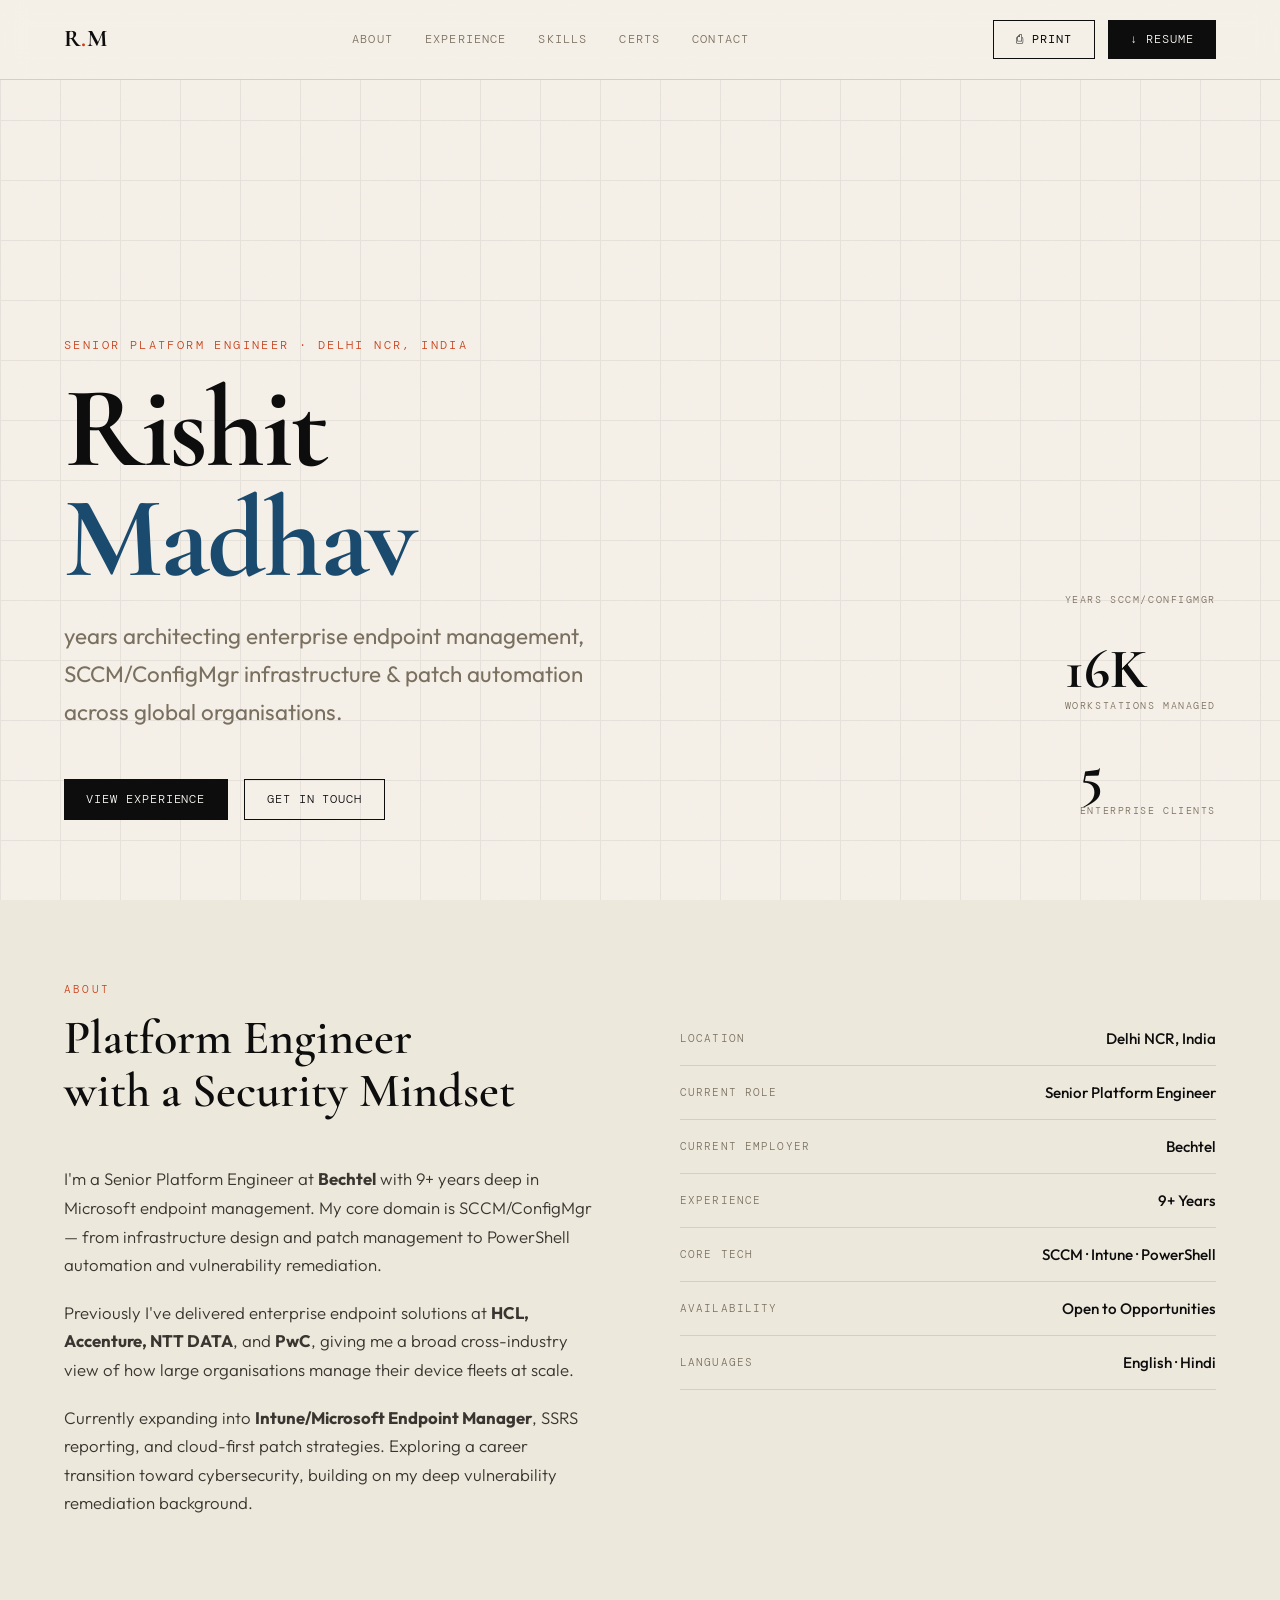
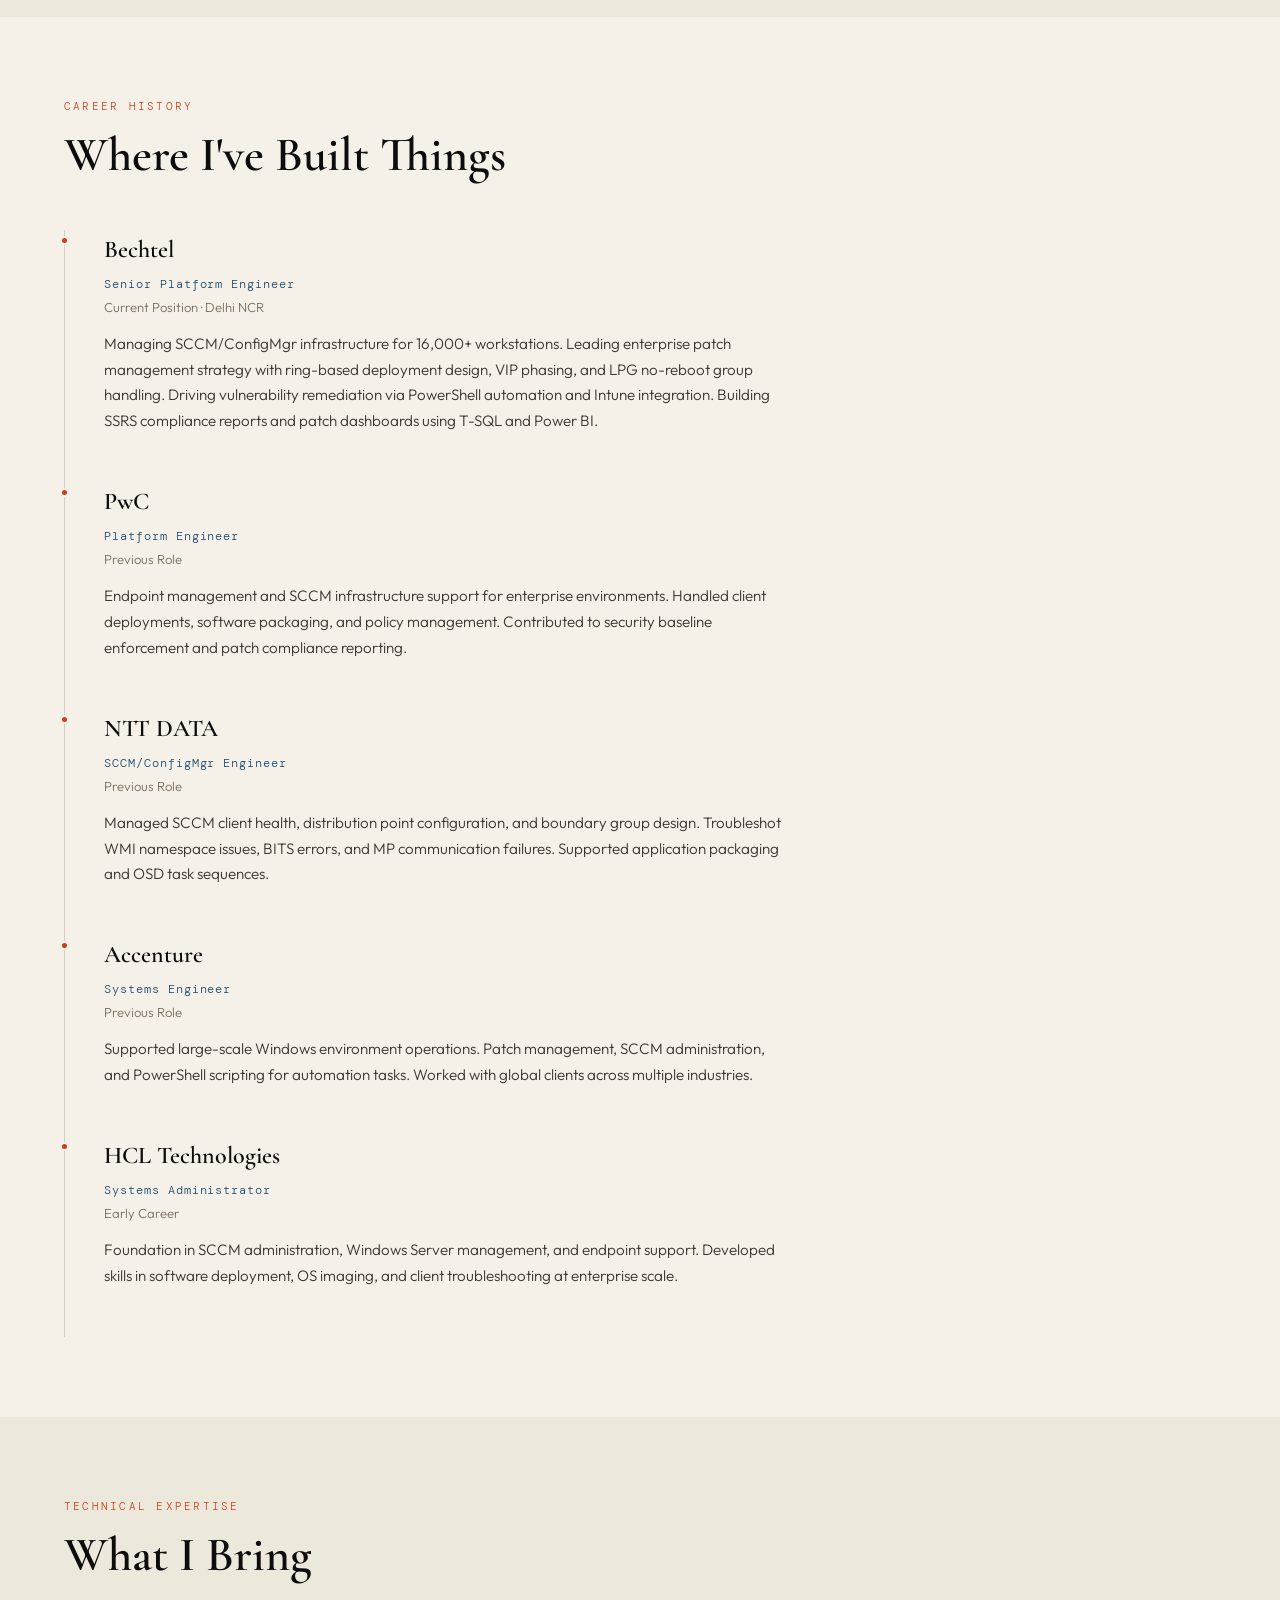
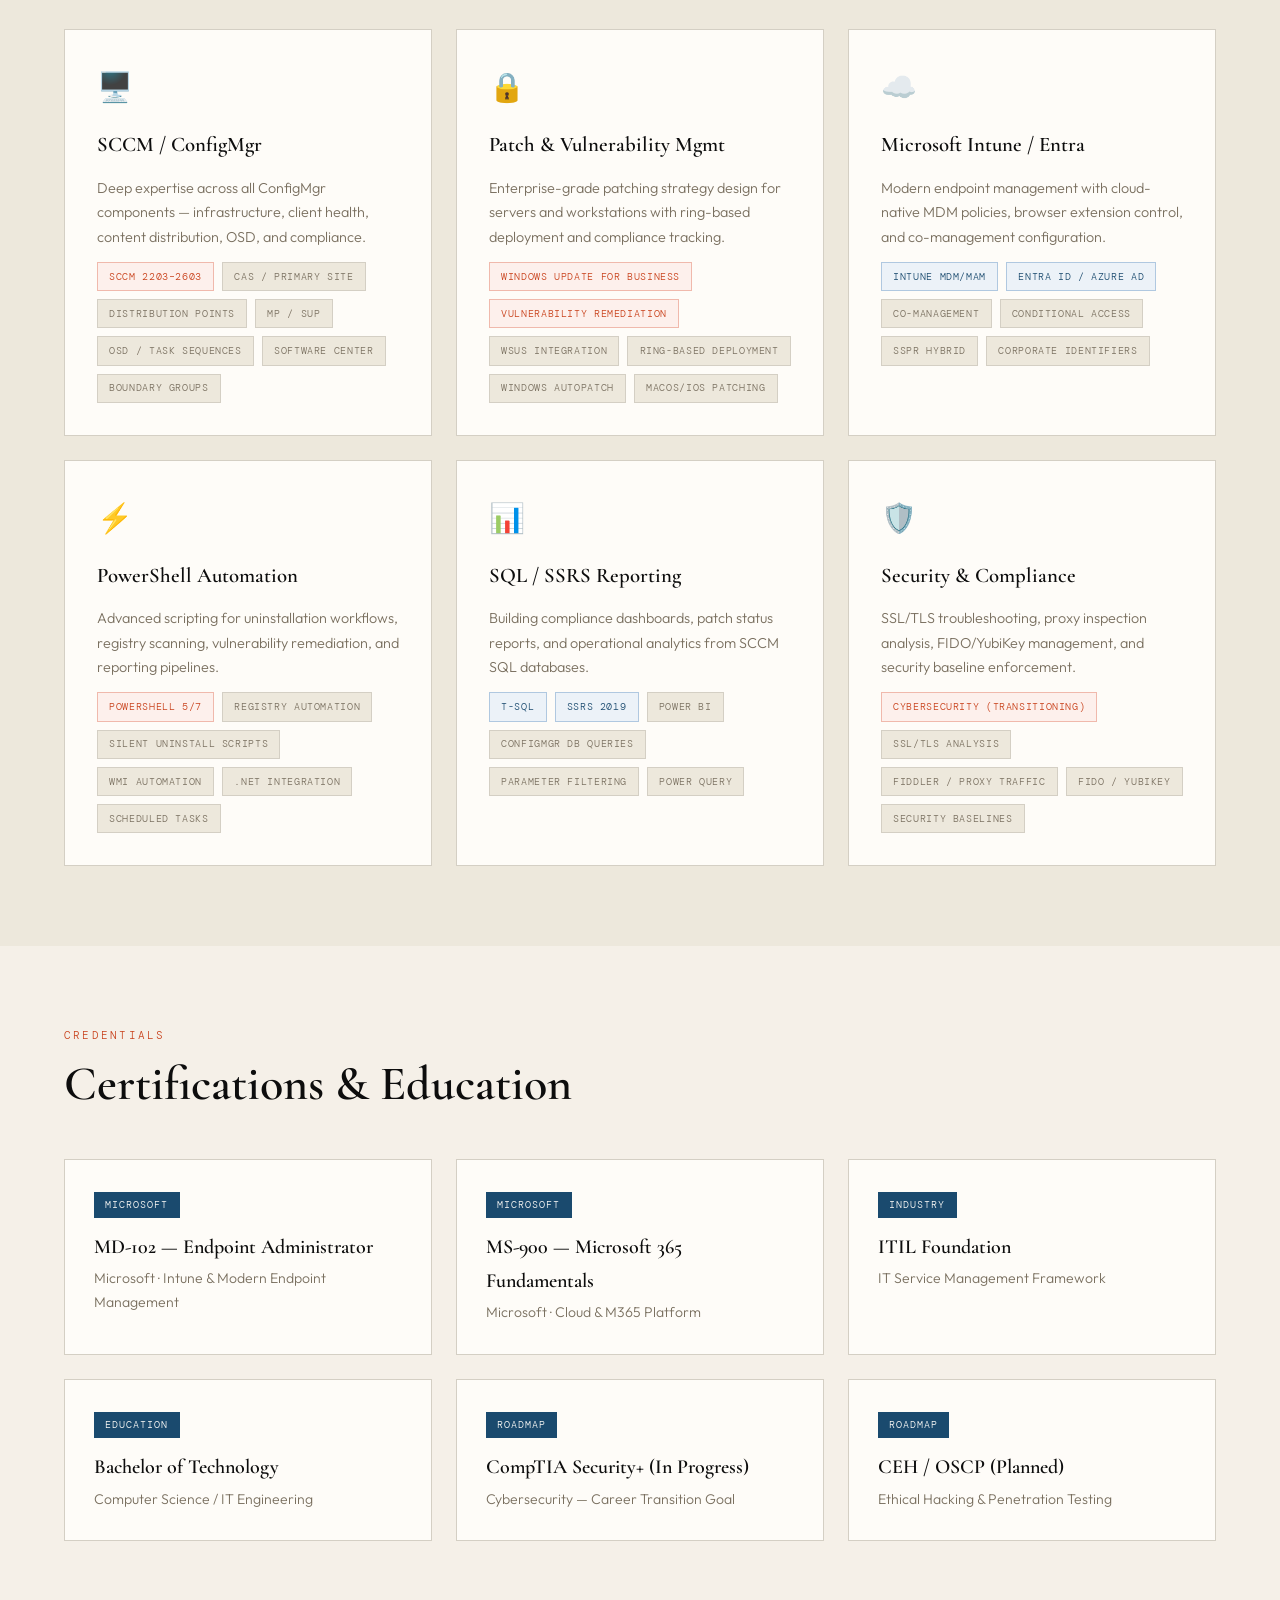
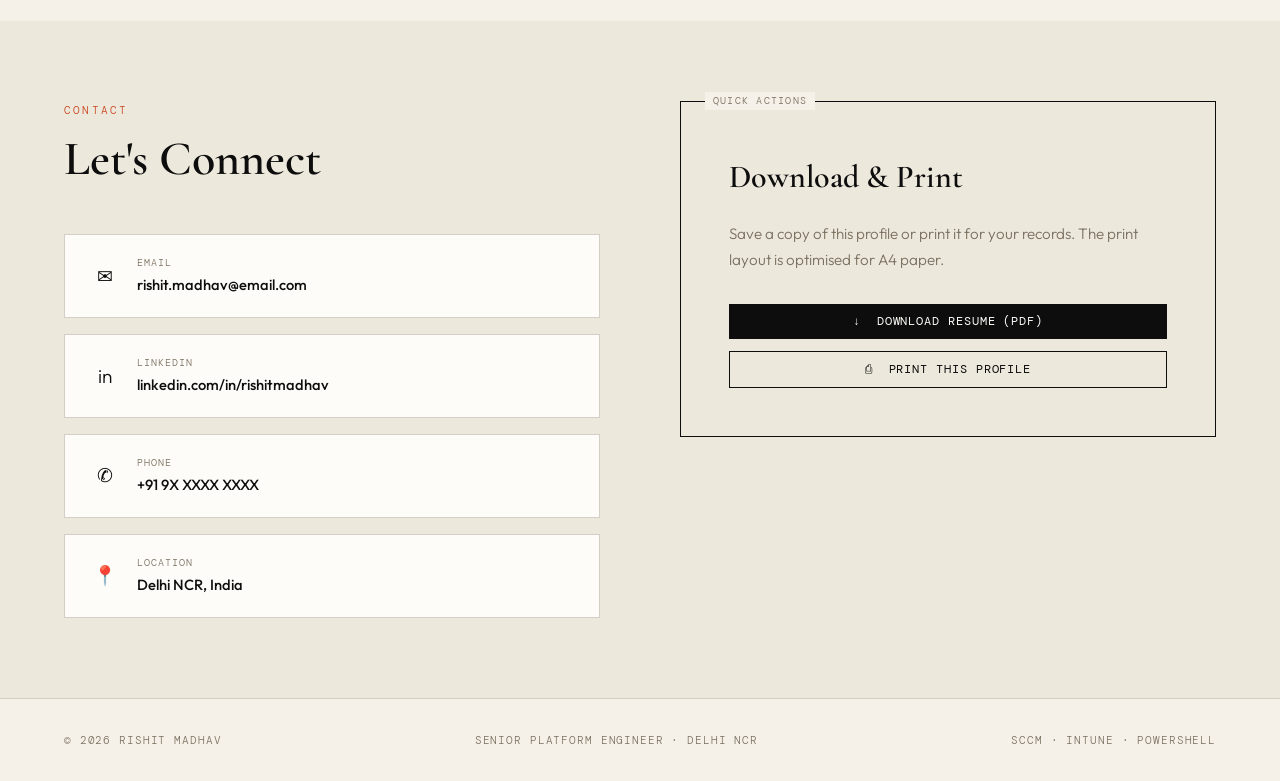
==== commit 66c244ca: "Update index.html" ====
--- a/index.html
+++ b/index.html
@@ -381,7 +381,7 @@
     <span class="line2">Madhav</span>
   </h1>
   <p class="hero-title">
-    8+ years architecting enterprise endpoint management, SCCM/ConfigMgr infrastructure & patch automation across global organisations.
+     years architecting enterprise endpoint management, SCCM/ConfigMgr infrastructure & patch automation across global organisations.
   </p>
   <div class="hero-cta no-print">
     <a href="#experience" class="btn">View Experience</a>
@@ -390,7 +390,7 @@
 
   <div class="hero-stats">
     <div>
-      <div class="stat-num">8+</div>
+      <div class="stat-num"></div>
       <div class="stat-label">Years SCCM/ConfigMgr</div>
     </div>
     <div>
@@ -411,7 +411,7 @@
       <div class="section-label">About</div>
       <h2 class="section-heading">Platform Engineer<br>with a Security Mindset</h2>
       <p>
-        I'm a Senior Platform Engineer at <strong>Bechtel</strong> with 8+ years deep in Microsoft endpoint management. My core domain is SCCM/ConfigMgr — from infrastructure design and patch management to PowerShell automation and vulnerability remediation.
+        I'm a Senior Platform Engineer at <strong>Bechtel</strong> with 9+ years deep in Microsoft endpoint management. My core domain is SCCM/ConfigMgr — from infrastructure design and patch management to PowerShell automation and vulnerability remediation.
       </p>
       <p>
         Previously I've delivered enterprise endpoint solutions at <strong>HCL, Accenture, NTT DATA</strong>, and <strong>PwC</strong>, giving me a broad cross-industry view of how large organisations manage their device fleets at scale.
@@ -436,7 +436,7 @@
         </div>
         <div class="info-item">
           <span class="info-key">Experience</span>
-          <span class="info-val">8+ Years</span>
+          <span class="info-val">9+ Years</span>
         </div>
         <div class="info-item">
           <span class="info-key">Core Tech</span>
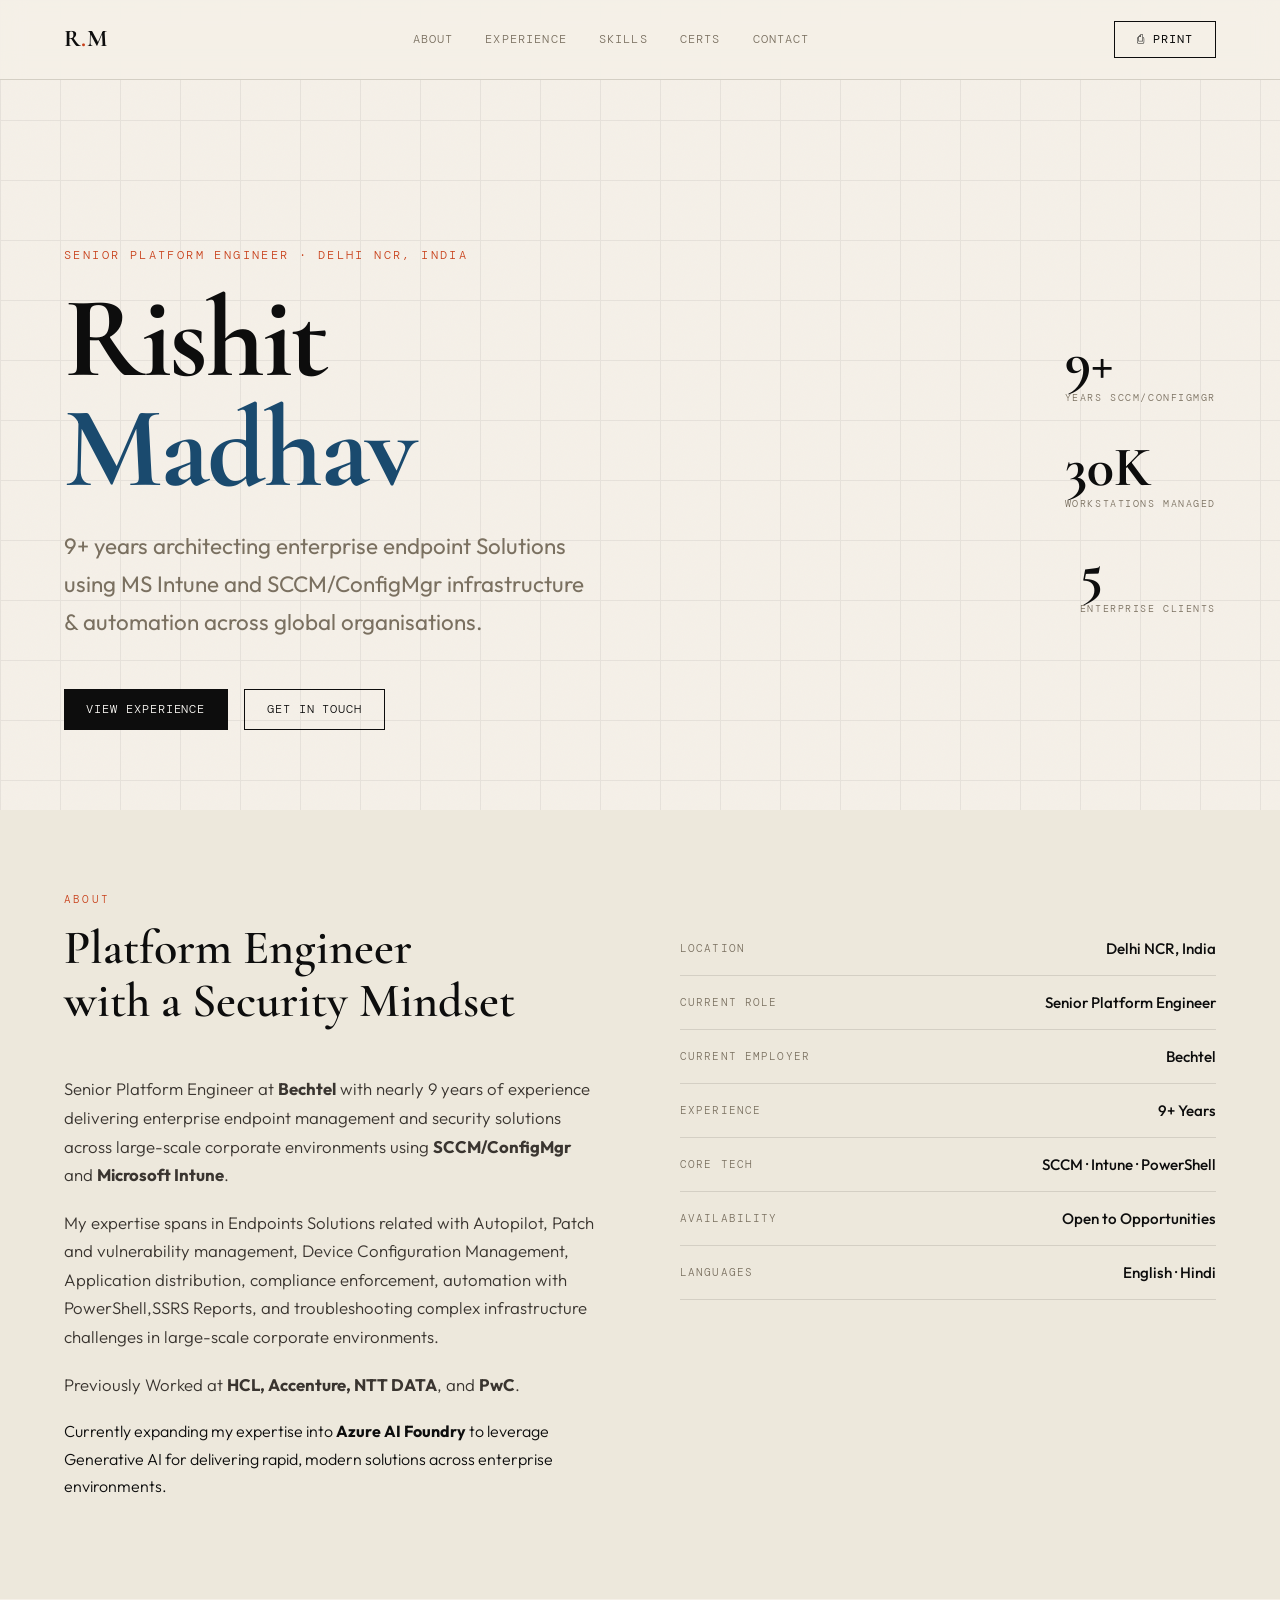
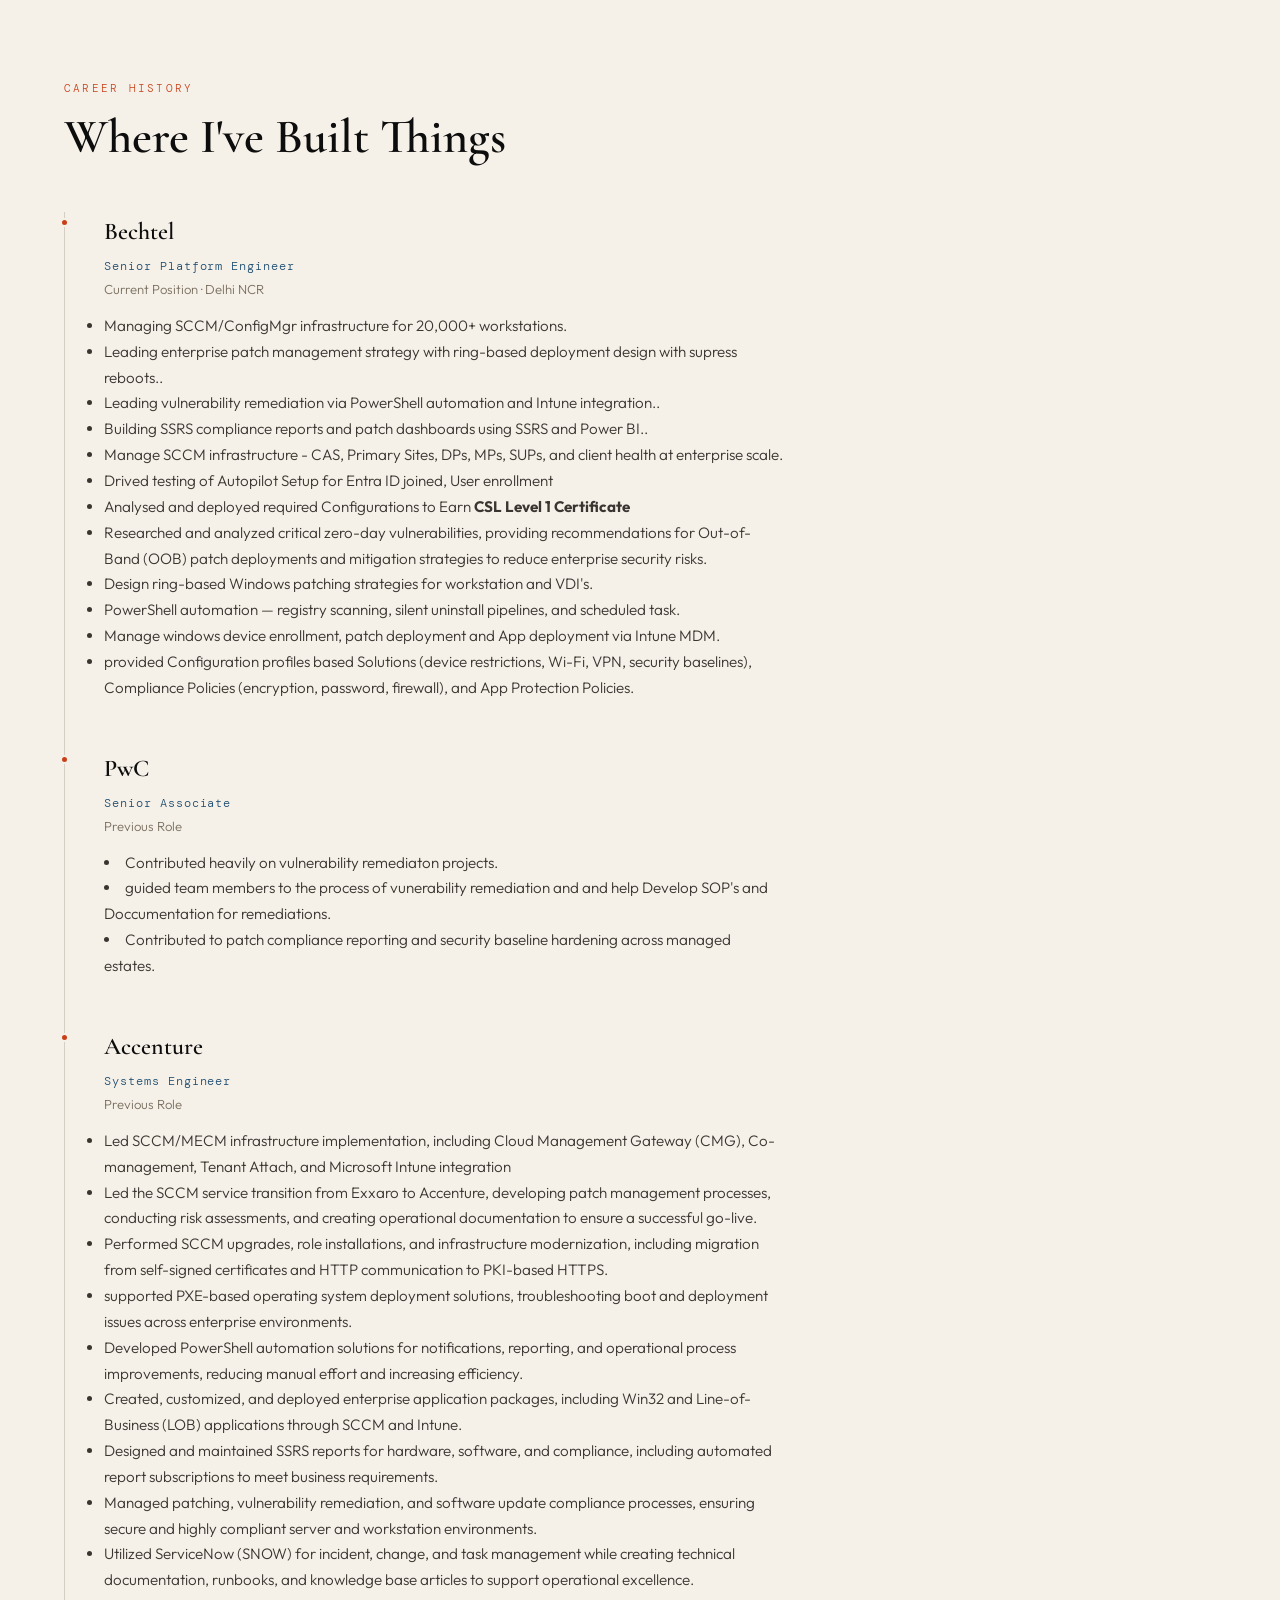
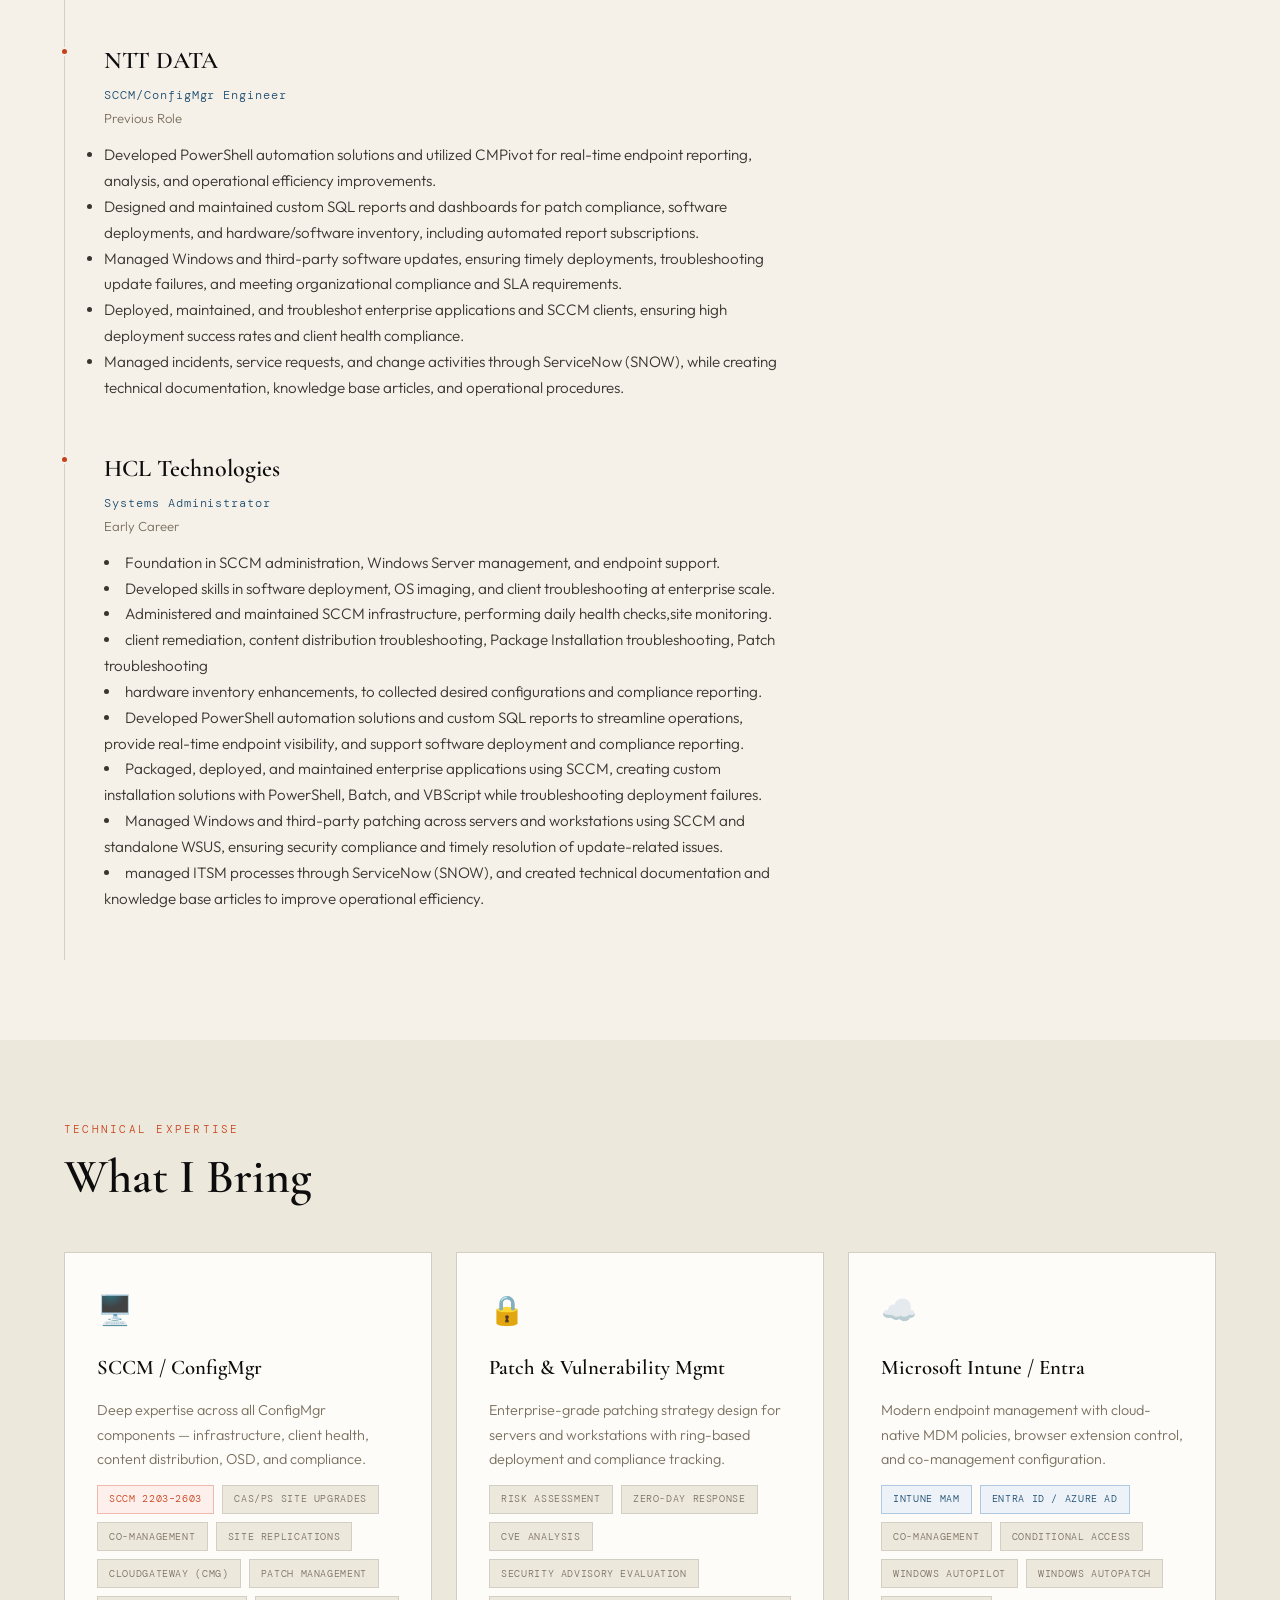
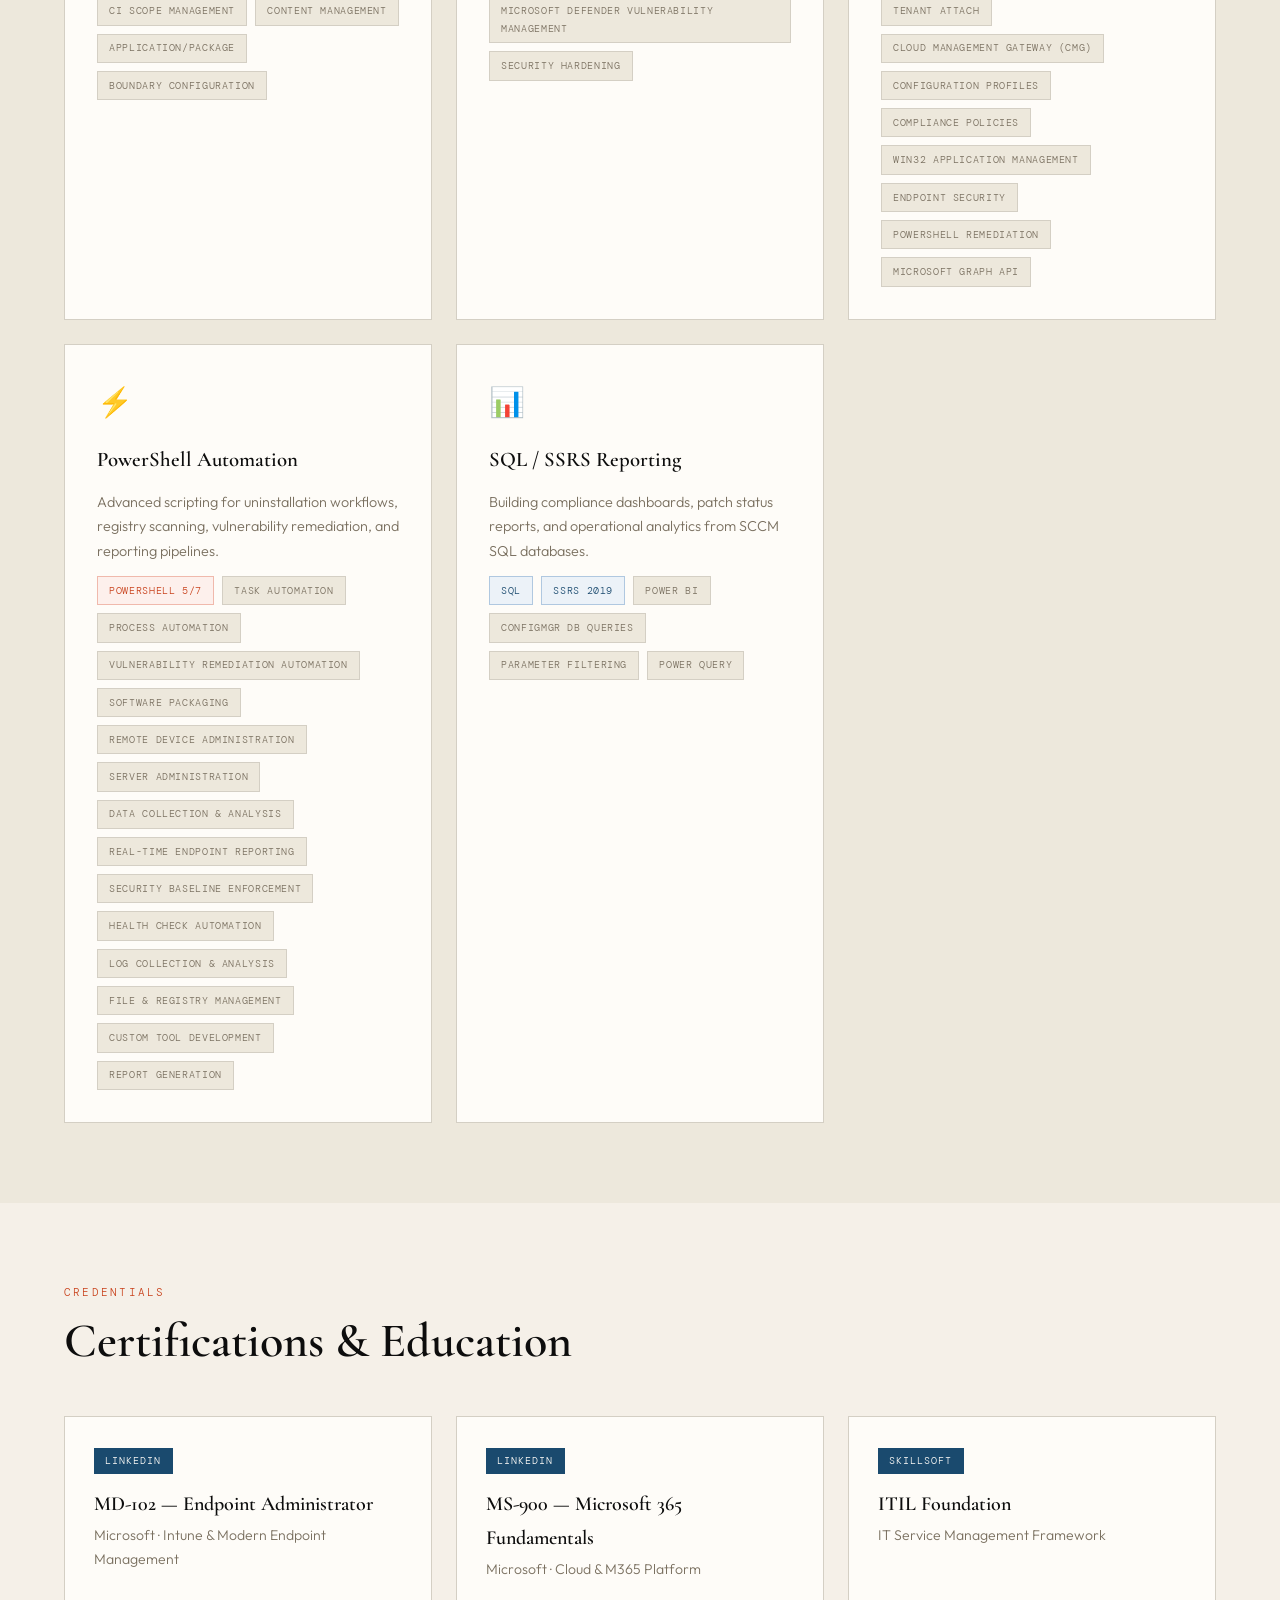
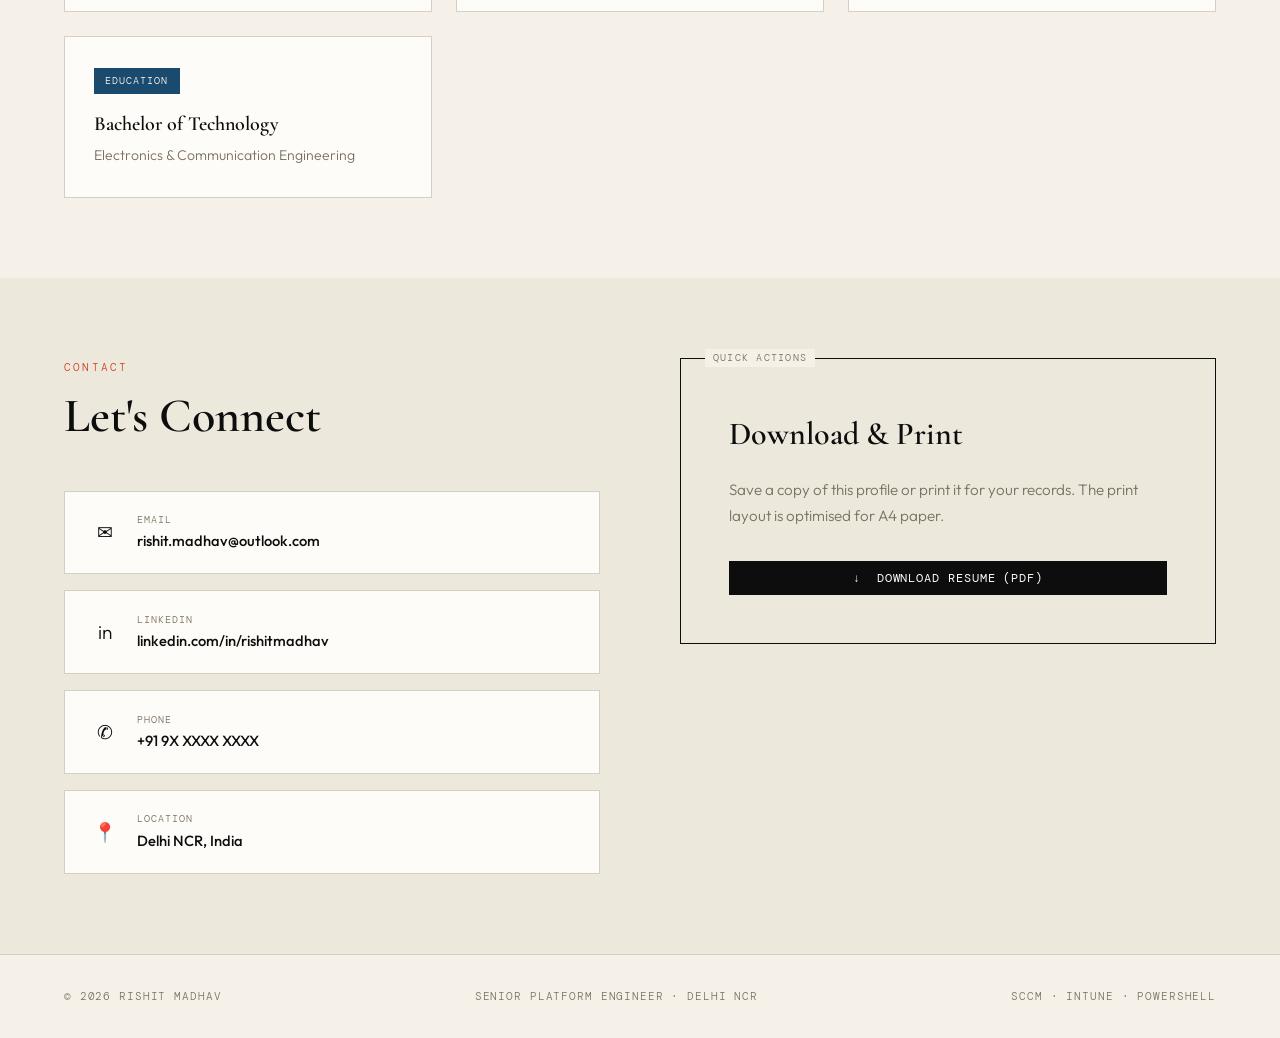
==== commit 2f422a27: "Add files via upload" ====
--- a/index.html
+++ b/index.html
@@ -91,7 +91,7 @@
 
   /* ── HERO ── */
   .hero {
-    position: relative; min-height: 100vh;
+    position: relative; min-height: 90vh;
     display: flex; flex-direction: column; justify-content: flex-end;
     padding: 8rem 4rem 5rem;
     overflow: hidden;
@@ -144,7 +144,7 @@
   }
 
   .hero-stats {
-    position: absolute; right: 4rem; bottom: 5rem;
+    position: absolute; right: 4rem; bottom: 12rem;
     display: flex; flex-direction: column; gap: 2rem; align-items: flex-end;
     opacity: 0; animation: fadeIn 1s 1s forwards;
   }
@@ -365,8 +365,8 @@
     <a href="#contact">Contact</a>
   </nav>
   <div style="display:flex;gap:.8rem;">
-    <button class="btn btn-outline" onclick="window.print()">⎙ Print</button>
-    <a href="#" class="btn" onclick="downloadResume(event)">↓ Resume</a>
+   <button class="btn btn-outline" onclick="window.print()">⎙ Print</button> 
+     <!--  <a href="#" class="btn" onclick="downloadResume(event)">↓ Resume</a> -->
   </div>
 </header>
 
@@ -381,7 +381,7 @@
     <span class="line2">Madhav</span>
   </h1>
   <p class="hero-title">
-     years architecting enterprise endpoint management, SCCM/ConfigMgr infrastructure & patch automation across global organisations.
+    9+ years architecting enterprise endpoint Solutions using MS Intune and SCCM/ConfigMgr infrastructure & automation across global organisations.
   </p>
   <div class="hero-cta no-print">
     <a href="#experience" class="btn">View Experience</a>
@@ -390,11 +390,11 @@
 
   <div class="hero-stats">
     <div>
-      <div class="stat-num"></div>
+      <div class="stat-num">9+</div>
       <div class="stat-label">Years SCCM/ConfigMgr</div>
     </div>
     <div>
-      <div class="stat-num">16K</div>
+      <div class="stat-num">30K</div>
       <div class="stat-label">Workstations Managed</div>
     </div>
     <div>
@@ -411,14 +411,16 @@
       <div class="section-label">About</div>
       <h2 class="section-heading">Platform Engineer<br>with a Security Mindset</h2>
       <p>
-        I'm a Senior Platform Engineer at <strong>Bechtel</strong> with 9+ years deep in Microsoft endpoint management. My core domain is SCCM/ConfigMgr — from infrastructure design and patch management to PowerShell automation and vulnerability remediation.
+      Senior Platform Engineer at <strong>Bechtel</strong> with nearly 9 years of experience delivering enterprise endpoint management and security solutions across large-scale corporate environments using <strong>SCCM/ConfigMgr</strong> and <strong>Microsoft Intune</strong>. </p>
+	  <p> My expertise spans in Endpoints Solutions related with Autopilot, Patch and vulnerability management,
+	  Device Configuration Management, Application distribution, compliance enforcement, automation with PowerShell,SSRS Reports, and troubleshooting complex infrastructure challenges in large-scale corporate environments.</P>
+	   	 
+      <p>
+        Previously Worked at <strong>HCL, Accenture, NTT DATA</strong>, and <strong>PwC</strong>. 
+		
       </p>
-      <p>
-        Previously I've delivered enterprise endpoint solutions at <strong>HCL, Accenture, NTT DATA</strong>, and <strong>PwC</strong>, giving me a broad cross-industry view of how large organisations manage their device fleets at scale.
-      </p>
-      <p>
-        Currently expanding into <strong>Intune/Microsoft Endpoint Manager</strong>, SSRS reporting, and cloud-first patch strategies. Exploring a career transition toward cybersecurity, building on my deep vulnerability remediation background.
-      </p>
+       Currently expanding my expertise into <strong>Azure AI Foundry </strong> to leverage Generative AI for delivering rapid, modern solutions across enterprise environments.
+	  </p>
     </div>
     <div>
       <div class="info-list">
@@ -466,43 +468,113 @@
       <div class="exp-role">Senior Platform Engineer</div>
       <div class="exp-period">Current Position · Delhi NCR</div>
       <div class="exp-desc">
-        Managing SCCM/ConfigMgr infrastructure for 16,000+ workstations. Leading enterprise patch management strategy with ring-based deployment design, VIP phasing, and LPG no-reboot group handling. Driving vulnerability remediation via PowerShell automation and Intune integration. Building SSRS compliance reports and patch dashboards using T-SQL and Power BI.
-      </div>
+        <ul class="exp-bullets">
+	  <li>  Managing SCCM/ConfigMgr infrastructure for 20,000+ workstations.</li>
+	  <li>  Leading enterprise patch management strategy with ring-based deployment design with supress reboots..</li>
+	  <li>  Leading vulnerability remediation via PowerShell automation and Intune integration..</li>
+	  <li>  Building SSRS compliance reports and patch dashboards using SSRS and Power BI..</li>
+        <li> Manage SCCM infrastructure - CAS, Primary Sites, DPs, MPs, SUPs, and client health at enterprise scale.</li>
+	    <li> Drived testing of Autopilot Setup for Entra ID joined, User enrollment </li>
+		<li> Analysed and deployed required Configurations to Earn <Strong> CSL Level 1 Certificate </Strong> </lI>
+		<li> Researched and analyzed critical zero-day vulnerabilities, providing recommendations for Out-of-Band (OOB) patch deployments and mitigation strategies to reduce enterprise security risks.</li>
+        <li>Design ring-based Windows patching strategies for workstation and VDI's.</li>
+        <li>PowerShell automation — registry scanning, silent uninstall pipelines, and scheduled task.</li>
+        <li>Manage windows device enrollment, patch deployment and  App deployment via Intune MDM.</li>
+        <li>provided Configuration profiles based Solutions (device restrictions, Wi-Fi, VPN, security baselines), Compliance Policies (encryption, password, firewall), and App Protection Policies.</li>
+		 </ul>
+	  
+	  </div>
     </div>
 
     <div class="exp-item">
       <div class="exp-company">PwC</div>
-      <div class="exp-role">Platform Engineer</div>
+      <div class="exp-role">Senior Associate</div>
       <div class="exp-period">Previous Role</div>
       <div class="exp-desc">
-        Endpoint management and SCCM infrastructure support for enterprise environments. Handled client deployments, software packaging, and policy management. Contributed to security baseline enforcement and patch compliance reporting.
-      </div>
-    </div>
-
-    <div class="exp-item">
-      <div class="exp-company">NTT DATA</div>
-      <div class="exp-role">SCCM/ConfigMgr Engineer</div>
-      <div class="exp-period">Previous Role</div>
-      <div class="exp-desc">
-        Managed SCCM client health, distribution point configuration, and boundary group design. Troubleshot WMI namespace issues, BITS errors, and MP communication failures. Supported application packaging and OSD task sequences.
-      </div>
-    </div>
+       
+		<div
+      <ul class="exp-bullets">
+        <li>Contributed heavily on vulnerability remediaton projects.</li>
+        <li>guided team members to the process of vunerability remediation and and help Develop SOP's and Doccumentation for remediations.</li>
+        <li>Contributed to patch compliance reporting and security baseline hardening across managed estates.</li>
+      </ul>
+    </div>
+	</diV>
+	    </div>
+
+
 
     <div class="exp-item">
       <div class="exp-company">Accenture</div>
       <div class="exp-role">Systems Engineer</div>
       <div class="exp-period">Previous Role</div>
       <div class="exp-desc">
-        Supported large-scale Windows environment operations. Patch management, SCCM administration, and PowerShell scripting for automation tasks. Worked with global clients across multiple industries.
-      </div>
-    </div>
+        <ul class="exp-bullets">
+		<li>Led SCCM/MECM infrastructure implementation, including Cloud Management Gateway (CMG), Co-management, Tenant Attach, and Microsoft Intune integration</li>
+		
+		<li>Led the SCCM service transition from Exxaro to Accenture, developing patch management processes, conducting risk assessments, and creating operational documentation to ensure a successful go-live.</li>
+
+<li>Performed SCCM upgrades, role installations, and infrastructure modernization, including migration from self-signed certificates and HTTP communication to PKI-based HTTPS.</li>
+
+<li>supported PXE-based operating system deployment solutions, troubleshooting boot and deployment issues across enterprise environments.</li>
+
+<li>Developed PowerShell automation solutions for notifications, reporting, and operational process improvements, reducing manual effort and increasing efficiency.</li>
+
+<li>Created, customized, and deployed enterprise application packages, including Win32 and Line-of-Business (LOB) applications through SCCM and Intune.</li>
+
+<li>Designed and maintained SSRS reports for hardware, software, and compliance, including automated report subscriptions to meet business requirements.</li>
+
+<li>Managed patching, vulnerability remediation, and software update compliance processes, ensuring secure and highly compliant server and workstation environments.</li>
+
+<li>Utilized ServiceNow (SNOW) for incident, change, and task management while creating technical documentation, runbooks, and knowledge base articles to support operational excellence.</li>
+		</ul>
+      </div>
+    </div>
+	
+	    <div class="exp-item">
+      <div class="exp-company">NTT DATA</div>
+      <div class="exp-role">SCCM/ConfigMgr Engineer</div>
+      <div class="exp-period">Previous Role</div>
+      <div class="exp-desc">
+	   <ul class="exp-bullets">
+	   
+	  
+      <li>Developed PowerShell automation solutions and utilized CMPivot for real-time endpoint reporting, analysis, and operational efficiency improvements.</li>
+
+<li>Designed and maintained custom SQL reports and dashboards for patch compliance, software deployments, and hardware/software inventory, including automated report subscriptions.</li>
+
+<li>Managed Windows and third-party software updates, ensuring timely deployments, troubleshooting update failures, and meeting organizational compliance and SLA requirements.</li>
+
+<li>Deployed, maintained, and troubleshot enterprise applications and SCCM clients, ensuring high deployment success rates and client health compliance.</li>
+
+<li>Managed incidents, service requests, and change activities through ServiceNow (SNOW), while creating technical documentation, knowledge base articles, and operational procedures.</li>
+	  
+	  </ul>
+	  </div>
+    </div>
+	
+	
+	
+	
+	
 
     <div class="exp-item">
       <div class="exp-company">HCL Technologies</div>
       <div class="exp-role">Systems Administrator</div>
       <div class="exp-period">Early Career</div>
       <div class="exp-desc">
-        Foundation in SCCM administration, Windows Server management, and endpoint support. Developed skills in software deployment, OS imaging, and client troubleshooting at enterprise scale.
+        <li>Foundation in SCCM administration, Windows Server management, and endpoint support.</li>
+		<li> Developed skills in software deployment, OS imaging, and client troubleshooting at enterprise scale.</li>
+		<li>Administered and maintained SCCM infrastructure, performing daily health checks,site monitoring.</li>
+		<li>client remediation, content distribution troubleshooting, Package Installation troubleshooting, Patch troubleshooting </li>
+		<li>hardware inventory enhancements, to collected desired configurations and compliance reporting.</li>
+		<li>Developed PowerShell automation solutions and custom SQL reports to streamline operations, provide real-time endpoint visibility, and support software deployment and compliance reporting.</li>
+
+<li>Packaged, deployed, and maintained enterprise applications using SCCM, creating custom installation solutions with PowerShell, Batch, and VBScript while troubleshooting deployment failures.</li>
+
+<li>Managed Windows and third-party patching across servers and workstations using SCCM and standalone WSUS, ensuring security compliance and timely resolution of update-related issues.</li>
+
+<li>managed ITSM processes through ServiceNow (SNOW), and created technical documentation and knowledge base articles to improve operational efficiency.</li>
       </div>
     </div>
   </div>
@@ -520,12 +592,15 @@
       <p style="font-size:.9rem;color:var(--muted);">Deep expertise across all ConfigMgr components — infrastructure, client health, content distribution, OSD, and compliance.</p>
       <div class="tags">
         <span class="tag hot">SCCM 2203–2603</span>
-        <span class="tag">CAS / Primary Site</span>
-        <span class="tag">Distribution Points</span>
-        <span class="tag">MP / SUP</span>
-        <span class="tag">OSD / Task Sequences</span>
-        <span class="tag">Software Center</span>
-        <span class="tag">Boundary Groups</span>
+        <span class="tag">CAS/PS Site upgrades</span>
+        <span class="tag">Co-management</span>
+        <span class="tag">Site replications</span>
+        <span class="tag">Cloudgateway (CMG)</span>
+		<span class="tag">Patch Management</span>
+        <span class="tag">CI Scope management</span>
+		<span class="tag">Content management</span>
+		        <span class="tag">Application/Package</span>
+        <span class="tag">Boundary Configuration</span>
       </div>
     </div>
 
@@ -534,12 +609,22 @@
       <div class="skill-card-title">Patch & Vulnerability Mgmt</div>
       <p style="font-size:.9rem;color:var(--muted);">Enterprise-grade patching strategy design for servers and workstations with ring-based deployment and compliance tracking.</p>
       <div class="tags">
-        <span class="tag hot">Windows Update for Business</span>
-        <span class="tag hot">Vulnerability Remediation</span>
-        <span class="tag">WSUS Integration</span>
-        <span class="tag">Ring-based Deployment</span>
-        <span class="tag">Windows Autopatch</span>
-        <span class="tag">macOS/iOS Patching</span>
+   		
+<span class="tag">Risk Assessment</span>
+<span class="tag">Zero-Day Response</span>
+<span class="tag">CVE Analysis</span>
+<span class="tag">Security Advisory Evaluation</span>
+<span class="tag">Microsoft Defender Vulnerability Management</span>
+<span class="tag">Security Hardening</span>
+		
+		
+		
+		
+		
+		
+		
+		
+		
       </div>
     </div>
 
@@ -548,12 +633,23 @@
       <div class="skill-card-title">Microsoft Intune / Entra</div>
       <p style="font-size:.9rem;color:var(--muted);">Modern endpoint management with cloud-native MDM policies, browser extension control, and co-management configuration.</p>
       <div class="tags">
-        <span class="tag cool">Intune MDM/MAM</span>
+        <span class="tag cool">Intune MAM</span>
         <span class="tag cool">Entra ID / Azure AD</span>
         <span class="tag">Co-management</span>
         <span class="tag">Conditional Access</span>
-        <span class="tag">SSPR Hybrid</span>
-        <span class="tag">Corporate Identifiers</span>
+ 		
+<span class="tag">Windows Autopilot</span>
+<span class="tag">Windows Autopatch</span>
+<span class="tag">Tenant Attach</span>
+<span class="tag">Cloud Management Gateway (CMG)</span>
+<span class="tag">Configuration Profiles</span>
+<span class="tag">Compliance Policies</span>
+<span class="tag">Win32 Application Management</span>
+<span class="tag">Endpoint Security</span>
+<span class="tag">PowerShell remediation</span>
+<span class="tag">Microsoft Graph API</span>
+	
+		
       </div>
     </div>
 
@@ -563,11 +659,41 @@
       <p style="font-size:.9rem;color:var(--muted);">Advanced scripting for uninstallation workflows, registry scanning, vulnerability remediation, and reporting pipelines.</p>
       <div class="tags">
         <span class="tag hot">PowerShell 5/7</span>
-        <span class="tag">Registry Automation</span>
-        <span class="tag">Silent Uninstall Scripts</span>
-        <span class="tag">WMI Automation</span>
-        <span class="tag">.NET Integration</span>
-        <span class="tag">Scheduled Tasks</span>
+      
+		<span class="tag">Task Automation</span>
+<span class="tag">Process Automation</span>
+
+<span class="tag">Vulnerability Remediation Automation</span>
+
+<span class="tag">Software Packaging</span>
+
+<span class="tag">Remote Device Administration</span>
+
+<span class="tag">Server Administration</span>
+<span class="tag">Data Collection & Analysis</span>
+<span class="tag">Real-Time Endpoint Reporting</span>
+
+<span class="tag">Security Baseline Enforcement</span>
+<span class="tag">Health Check Automation</span>
+<span class="tag">Log Collection & Analysis</span>
+<span class="tag">File & Registry Management</span>
+
+
+<span class="tag">Custom Tool Development</span>
+<span class="tag">Report Generation</span>
+		
+		
+		
+		
+		
+		
+		
+		
+		
+		
+		
+		
+		
       </div>
     </div>
 
@@ -576,7 +702,7 @@
       <div class="skill-card-title">SQL / SSRS Reporting</div>
       <p style="font-size:.9rem;color:var(--muted);">Building compliance dashboards, patch status reports, and operational analytics from SCCM SQL databases.</p>
       <div class="tags">
-        <span class="tag cool">T-SQL</span>
+        <span class="tag cool">SQL</span>
         <span class="tag cool">SSRS 2019</span>
         <span class="tag">Power BI</span>
         <span class="tag">ConfigMgr DB Queries</span>
@@ -585,18 +711,7 @@
       </div>
     </div>
 
-    <div class="skill-card">
-      <div class="skill-card-icon">🛡️</div>
-      <div class="skill-card-title">Security & Compliance</div>
-      <p style="font-size:.9rem;color:var(--muted);">SSL/TLS troubleshooting, proxy inspection analysis, FIDO/YubiKey management, and security baseline enforcement.</p>
-      <div class="tags">
-        <span class="tag hot">Cybersecurity (Transitioning)</span>
-        <span class="tag">SSL/TLS Analysis</span>
-        <span class="tag">Fiddler / Proxy Traffic</span>
-        <span class="tag">FIDO / YubiKey</span>
-        <span class="tag">Security Baselines</span>
-      </div>
-    </div>
+    
   </div>
 </section>
 
@@ -607,35 +722,27 @@
 
   <div class="cert-grid">
     <div class="cert-card">
-      <div class="cert-badge">Microsoft</div>
+      <div class="cert-badge">Linkedin</div>
       <div class="cert-name">MD-102 — Endpoint Administrator</div>
       <div class="cert-org">Microsoft · Intune & Modern Endpoint Management</div>
     </div>
     <div class="cert-card">
-      <div class="cert-badge">Microsoft</div>
+      <div class="cert-badge">Linkedin</div>
       <div class="cert-name">MS-900 — Microsoft 365 Fundamentals</div>
       <div class="cert-org">Microsoft · Cloud & M365 Platform</div>
     </div>
     <div class="cert-card">
-      <div class="cert-badge">Industry</div>
+      <div class="cert-badge">SkillSoft</div>
       <div class="cert-name">ITIL Foundation</div>
       <div class="cert-org">IT Service Management Framework</div>
     </div>
     <div class="cert-card">
       <div class="cert-badge">Education</div>
       <div class="cert-name">Bachelor of Technology</div>
-      <div class="cert-org">Computer Science / IT Engineering</div>
-    </div>
-    <div class="cert-card">
-      <div class="cert-badge">Roadmap</div>
-      <div class="cert-name">CompTIA Security+ (In Progress)</div>
-      <div class="cert-org">Cybersecurity — Career Transition Goal</div>
-    </div>
-    <div class="cert-card">
-      <div class="cert-badge">Roadmap</div>
-      <div class="cert-name">CEH / OSCP (Planned)</div>
-      <div class="cert-org">Ethical Hacking &amp; Penetration Testing</div>
-    </div>
+      <div class="cert-org">Electronics & Communication Engineering</div>
+    </div>
+   
+   
   </div>
 </section>
 
@@ -647,11 +754,11 @@
       <h2 class="section-heading">Let's Connect</h2>
 
       <div class="contact-links">
-        <a href="mailto:rishit.madhav@email.com" class="contact-link">
+        <a href="mailto:rishit.madhav@outlook.com" class="contact-link">
           <span class="contact-link-icon">✉</span>
           <div>
             <span class="contact-link-label">Email</span>
-            <span class="contact-link-val">rishit.madhav@email.com</span>
+            <span class="contact-link-val">rishit.madhav@outlook.com</span>
           </div>
         </a>
         <a href="https://linkedin.com/in/rishitmadhav" class="contact-link" target="_blank">
@@ -685,8 +792,8 @@
         <button class="btn" onclick="downloadResume(event)" style="justify-content:center;">
           ↓ &nbsp;Download Resume (PDF)
         </button>
-        <button class="btn btn-outline" onclick="window.print()" style="justify-content:center;">
-          ⎙ &nbsp;Print This Profile
+        <!--<button class="btn btn-outline" onclick="window.print()" style="justify-content:center;">
+          ⎙ &nbsp;Print This Profile -->
         </button>
       </div>
     </div>
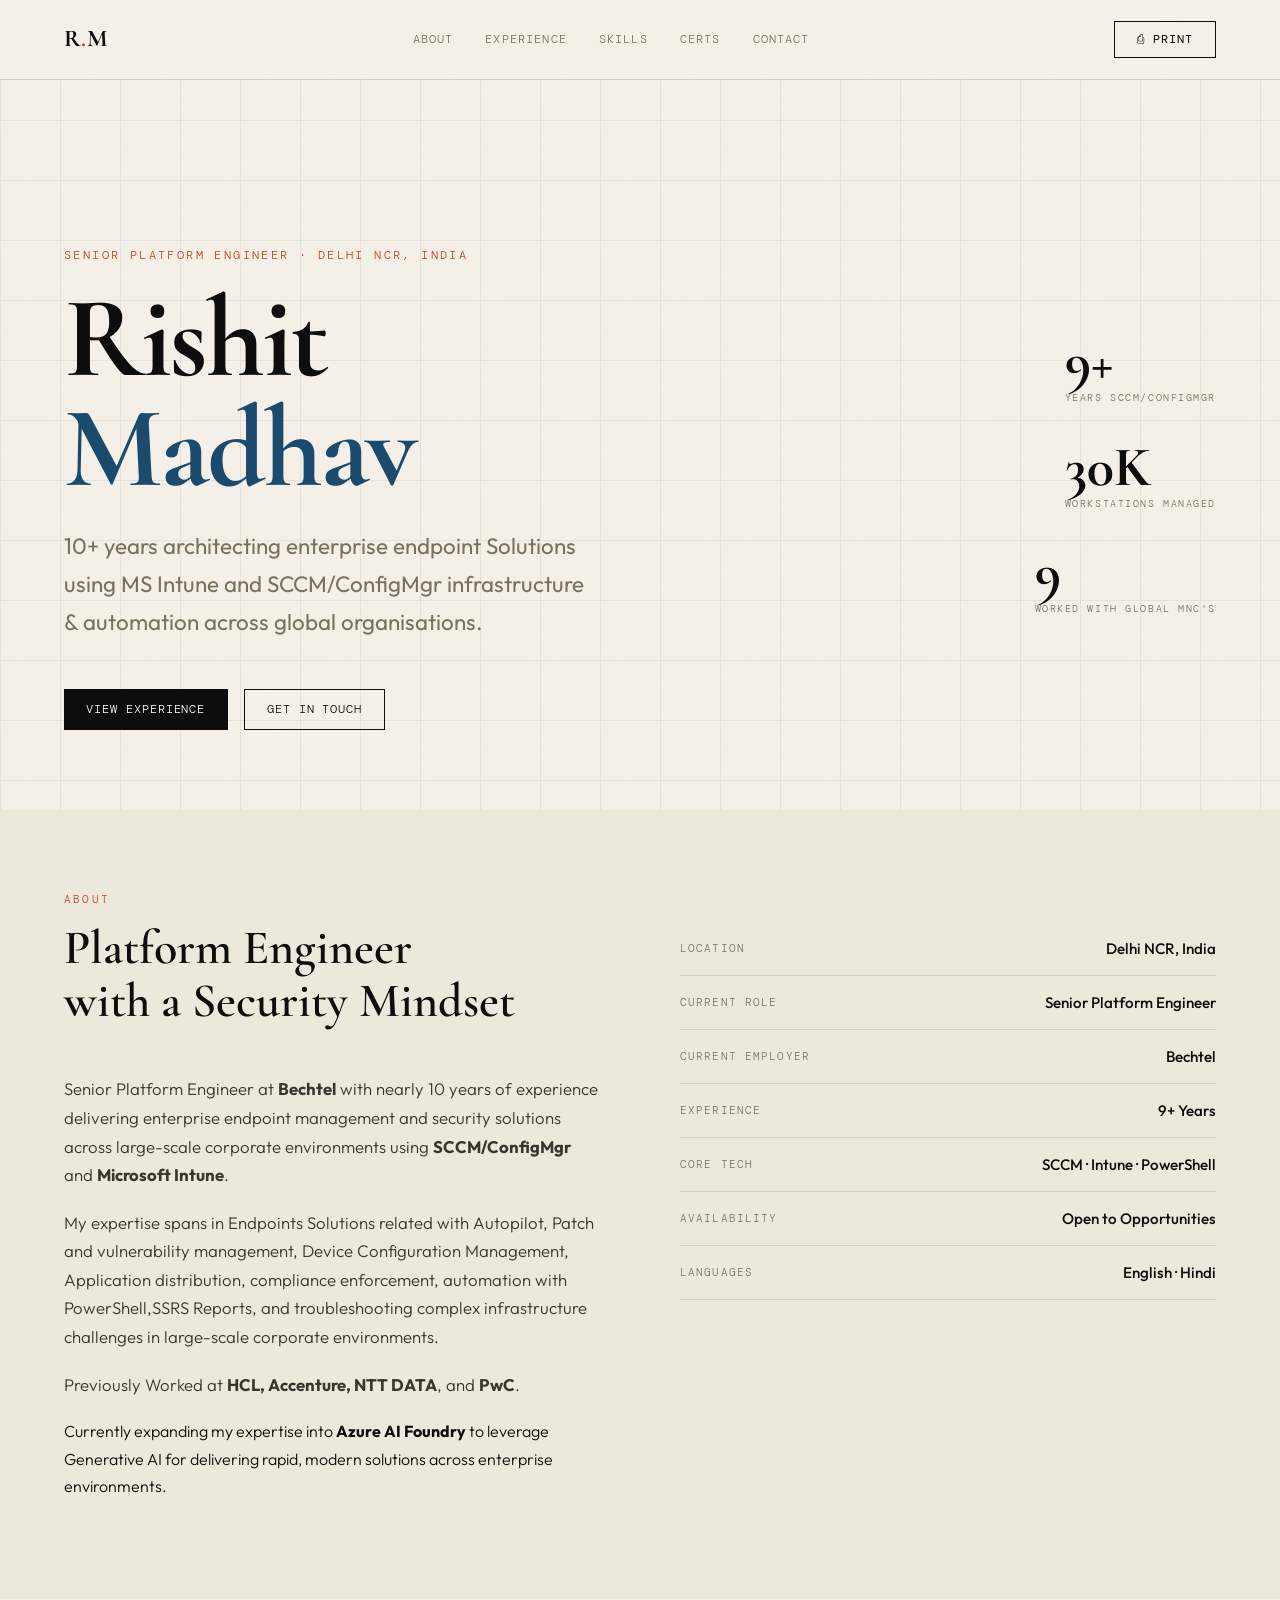
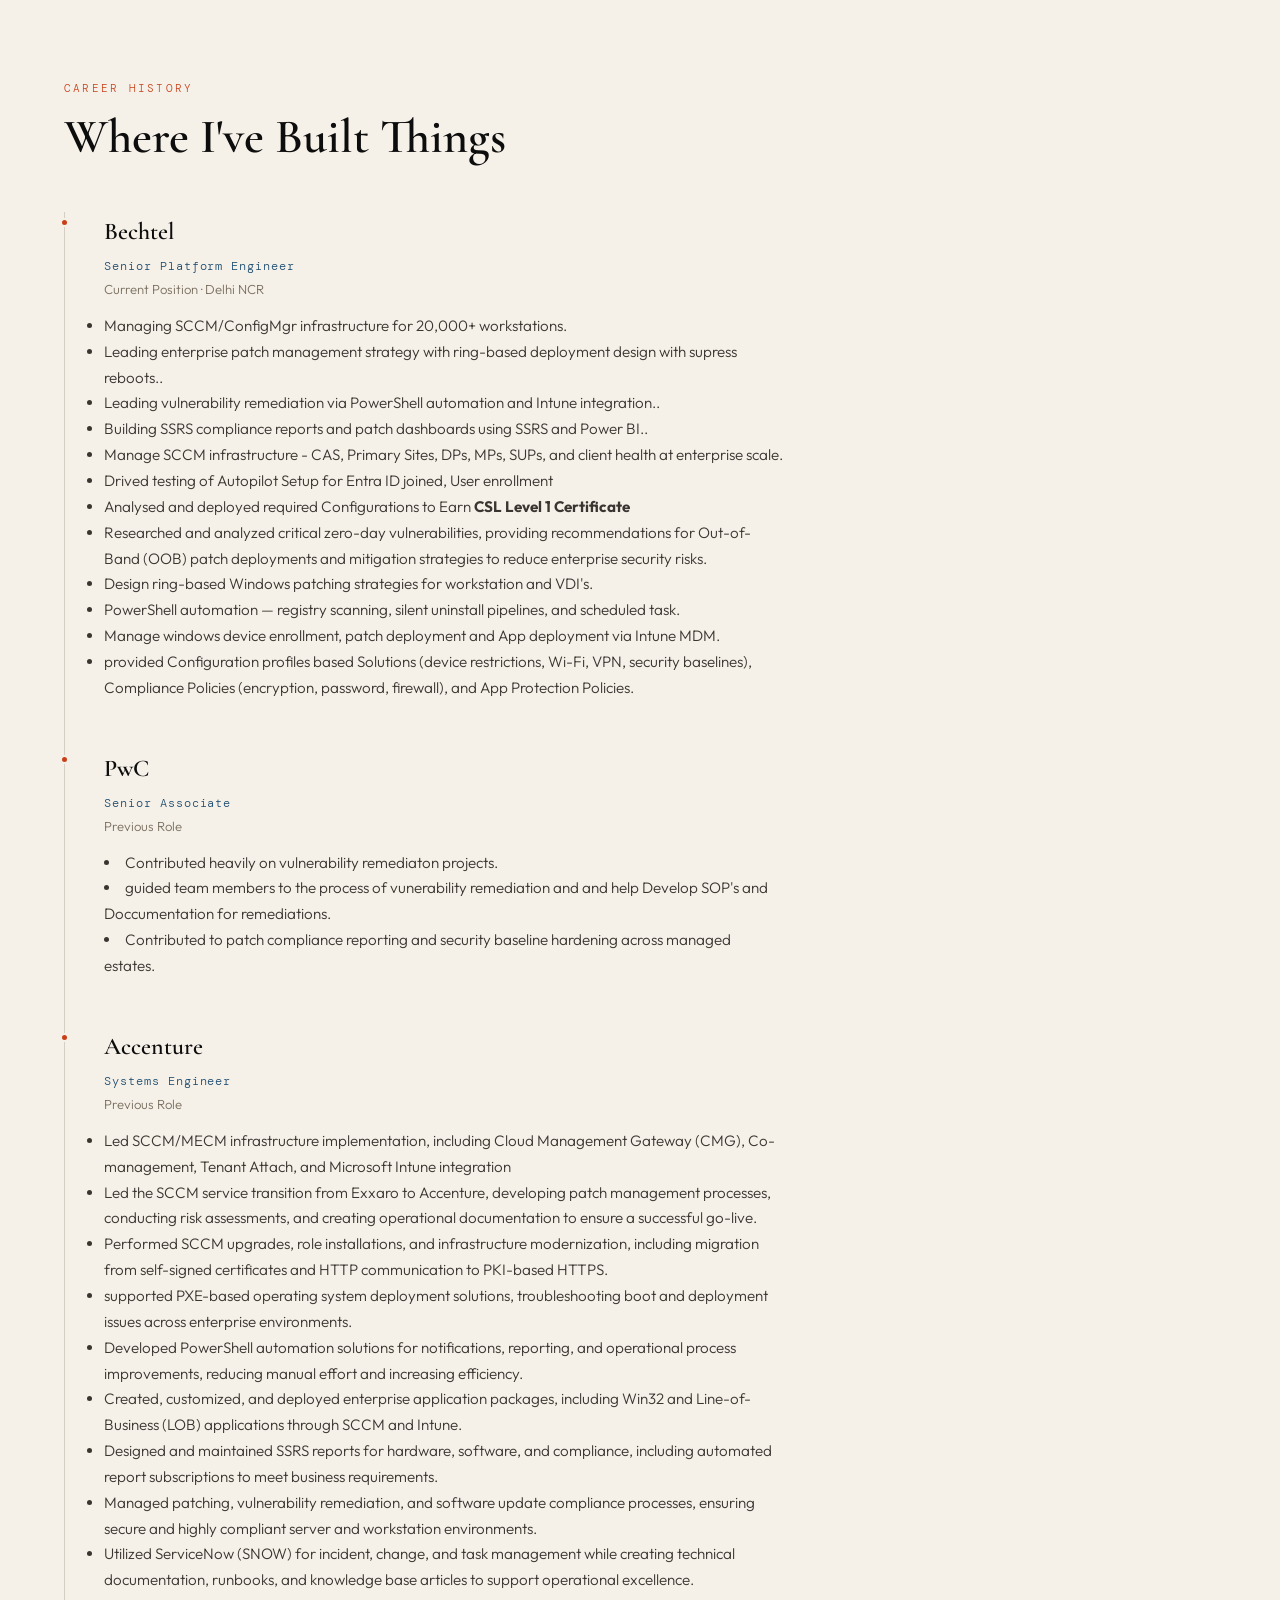
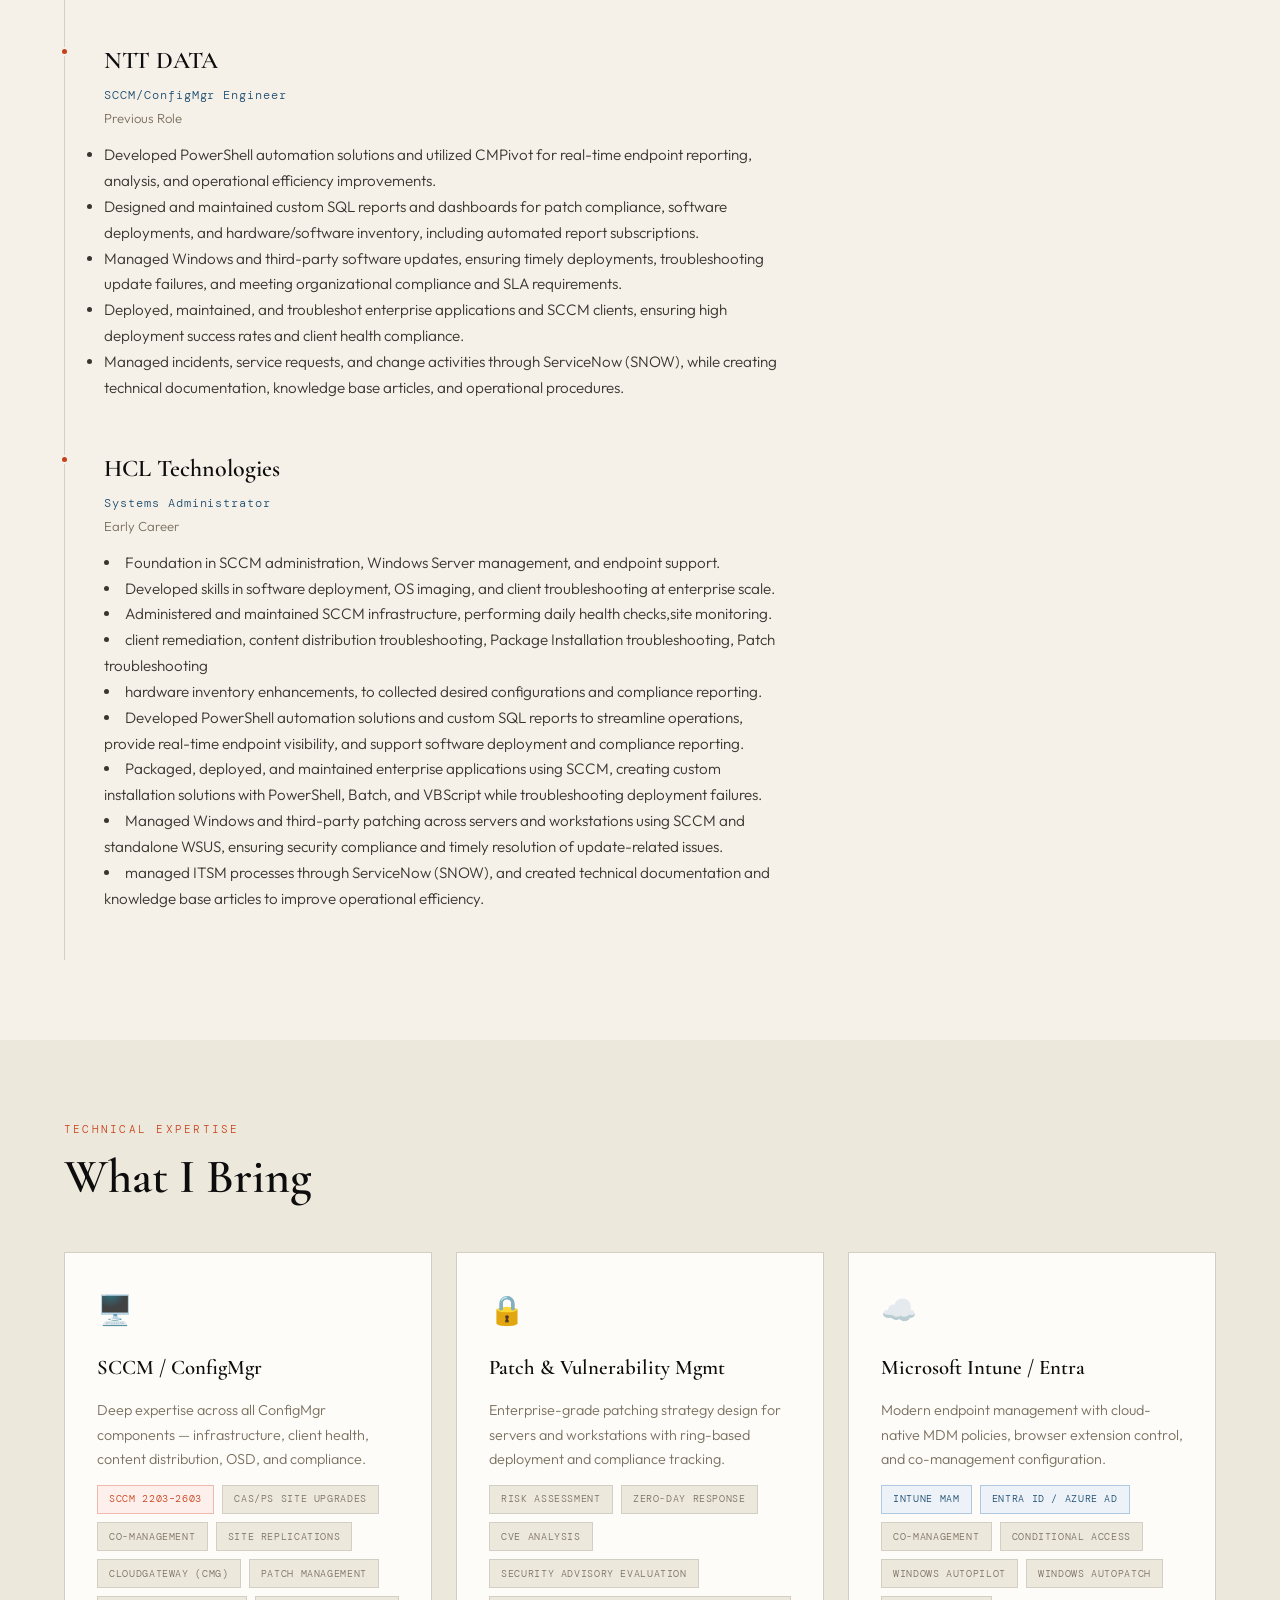
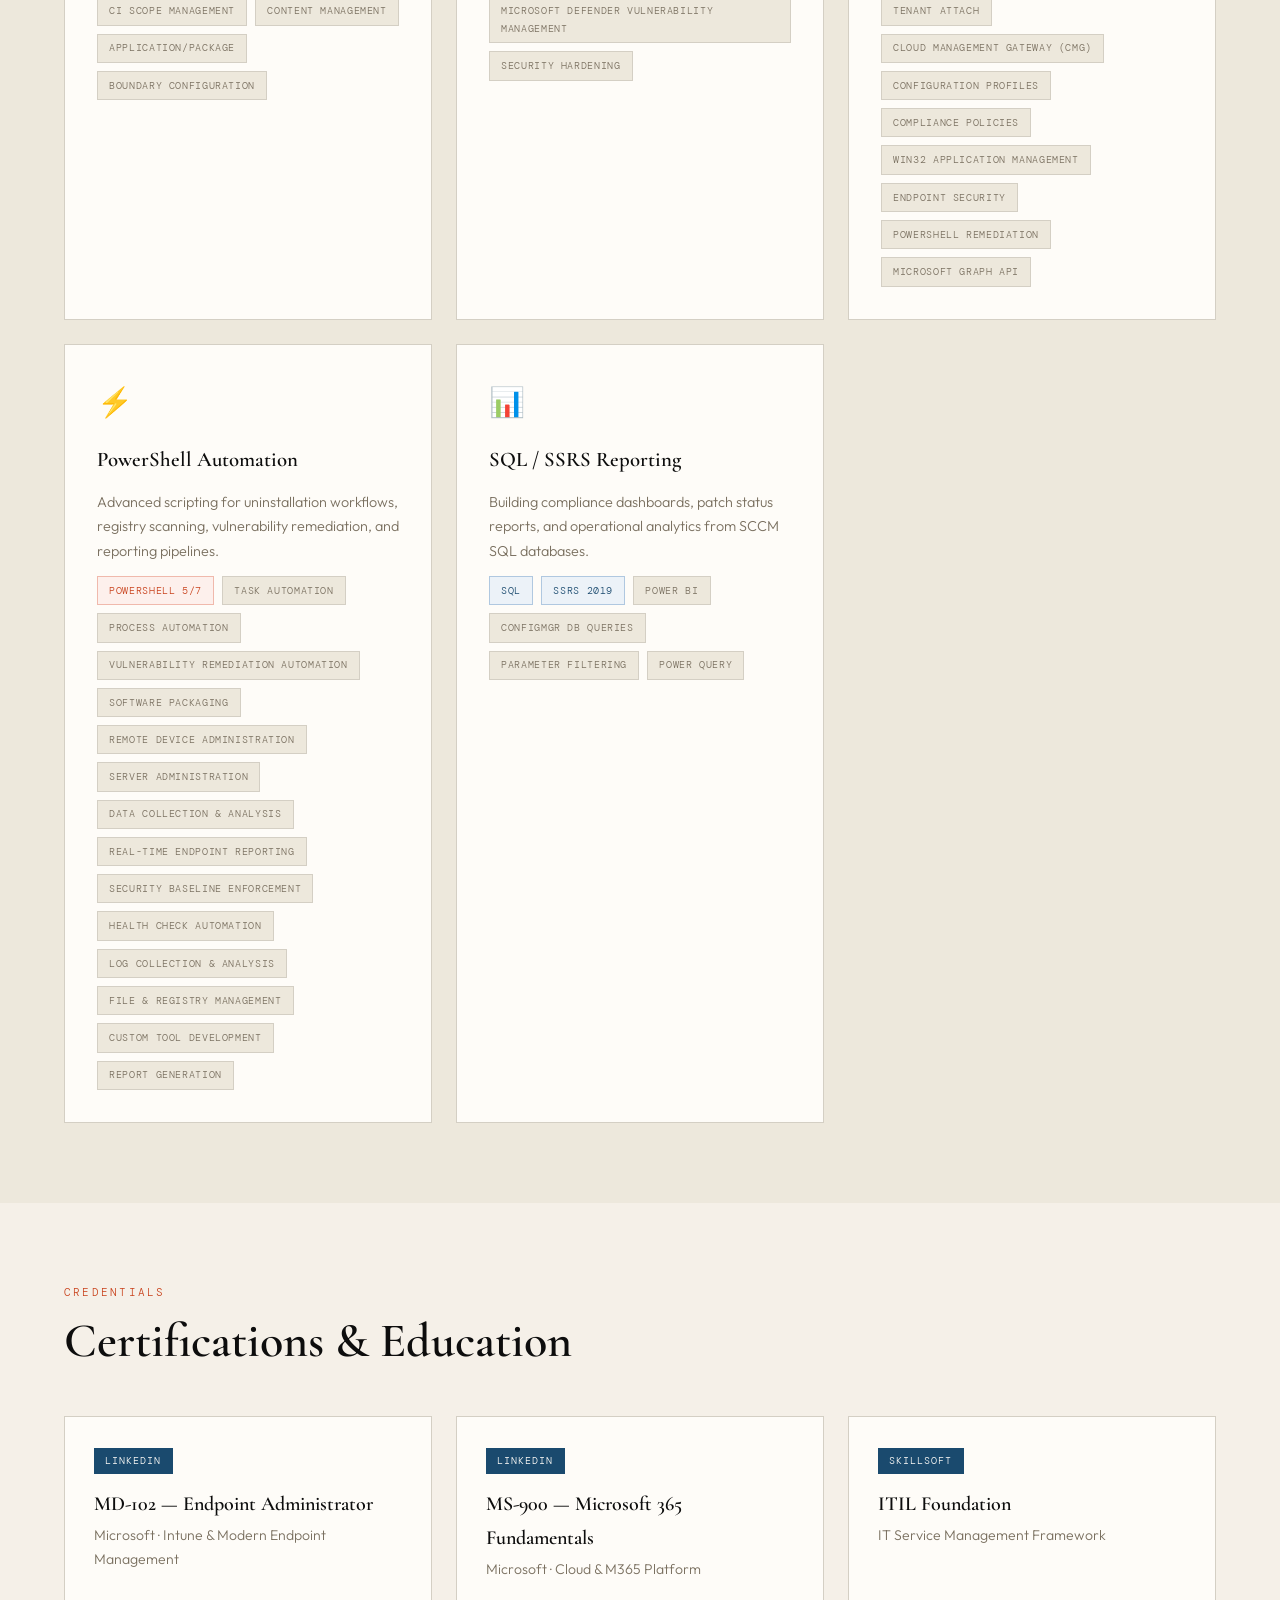
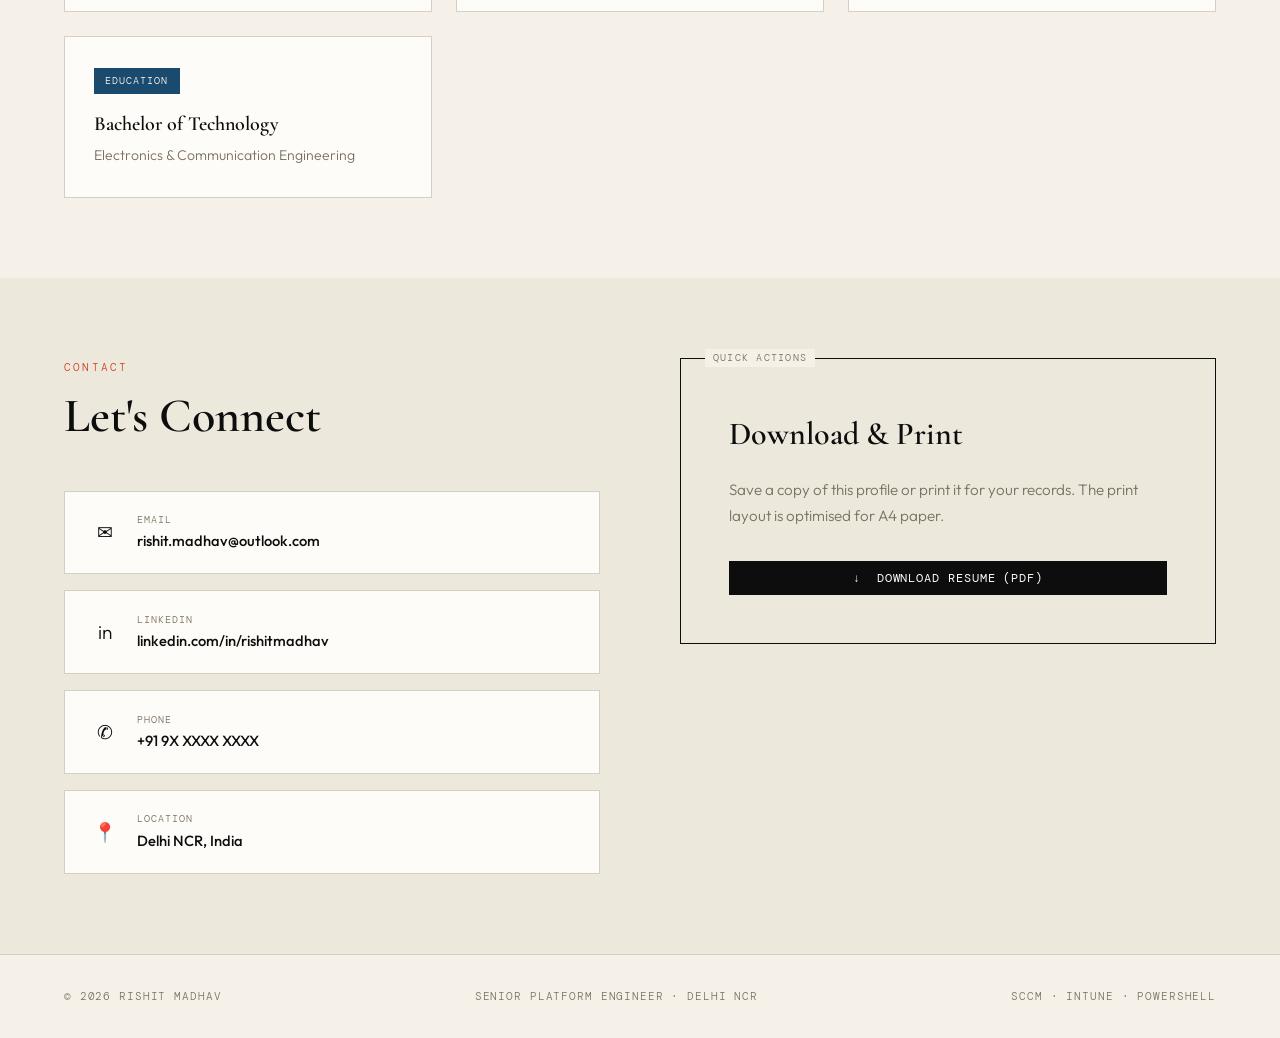
==== commit 8662077e: "Update index.html" ====
--- a/index.html
+++ b/index.html
@@ -381,7 +381,7 @@
     <span class="line2">Madhav</span>
   </h1>
   <p class="hero-title">
-    9+ years architecting enterprise endpoint Solutions using MS Intune and SCCM/ConfigMgr infrastructure & automation across global organisations.
+    10+ years architecting enterprise endpoint Solutions using MS Intune and SCCM/ConfigMgr infrastructure & automation across global organisations.
   </p>
   <div class="hero-cta no-print">
     <a href="#experience" class="btn">View Experience</a>
@@ -398,8 +398,8 @@
       <div class="stat-label">Workstations Managed</div>
     </div>
     <div>
-      <div class="stat-num">5</div>
-      <div class="stat-label">Enterprise Clients</div>
+      <div class="stat-num">9</div>
+      <div class="stat-label">Worked with Global MNC's </div>
     </div>
   </div>
 </section>
@@ -411,7 +411,7 @@
       <div class="section-label">About</div>
       <h2 class="section-heading">Platform Engineer<br>with a Security Mindset</h2>
       <p>
-      Senior Platform Engineer at <strong>Bechtel</strong> with nearly 9 years of experience delivering enterprise endpoint management and security solutions across large-scale corporate environments using <strong>SCCM/ConfigMgr</strong> and <strong>Microsoft Intune</strong>. </p>
+      Senior Platform Engineer at <strong>Bechtel</strong> with nearly 10 years of experience delivering enterprise endpoint management and security solutions across large-scale corporate environments using <strong>SCCM/ConfigMgr</strong> and <strong>Microsoft Intune</strong>. </p>
 	  <p> My expertise spans in Endpoints Solutions related with Autopilot, Patch and vulnerability management,
 	  Device Configuration Management, Application distribution, compliance enforcement, automation with PowerShell,SSRS Reports, and troubleshooting complex infrastructure challenges in large-scale corporate environments.</P>
 	   	 
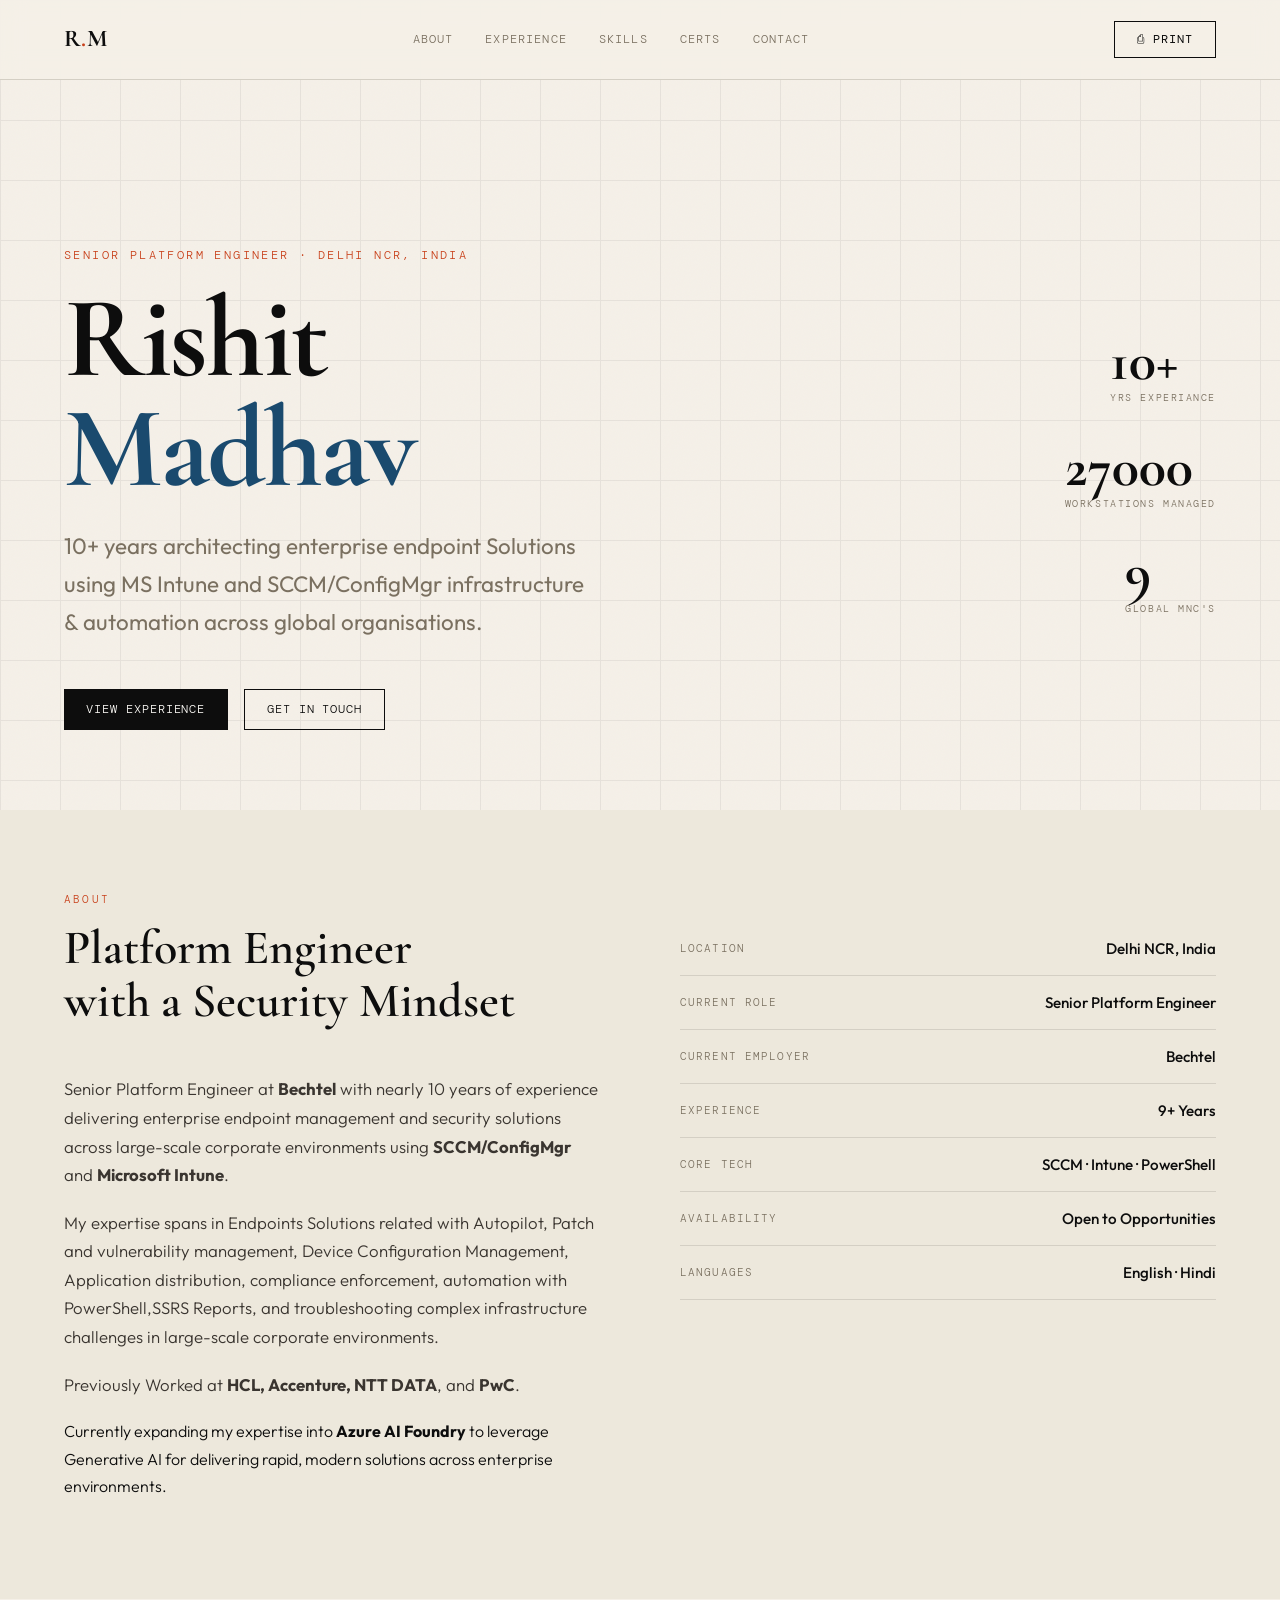
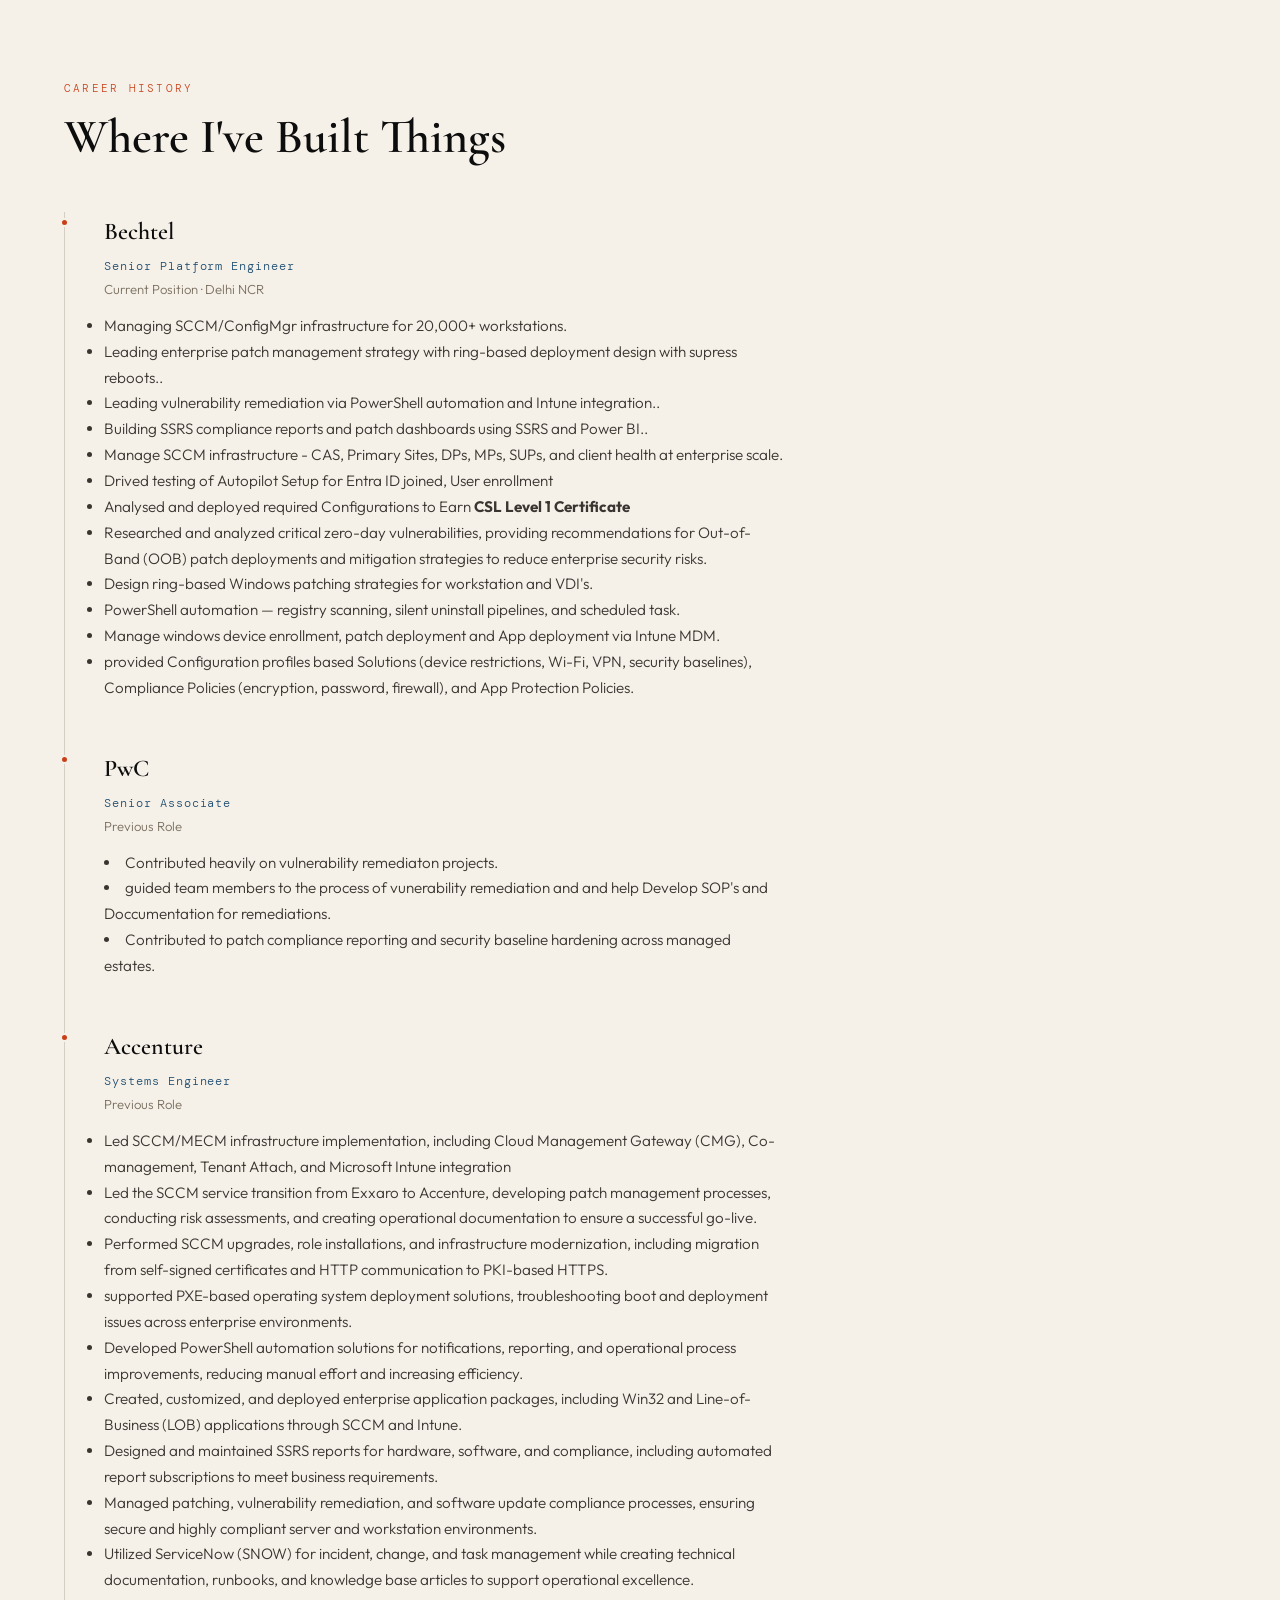
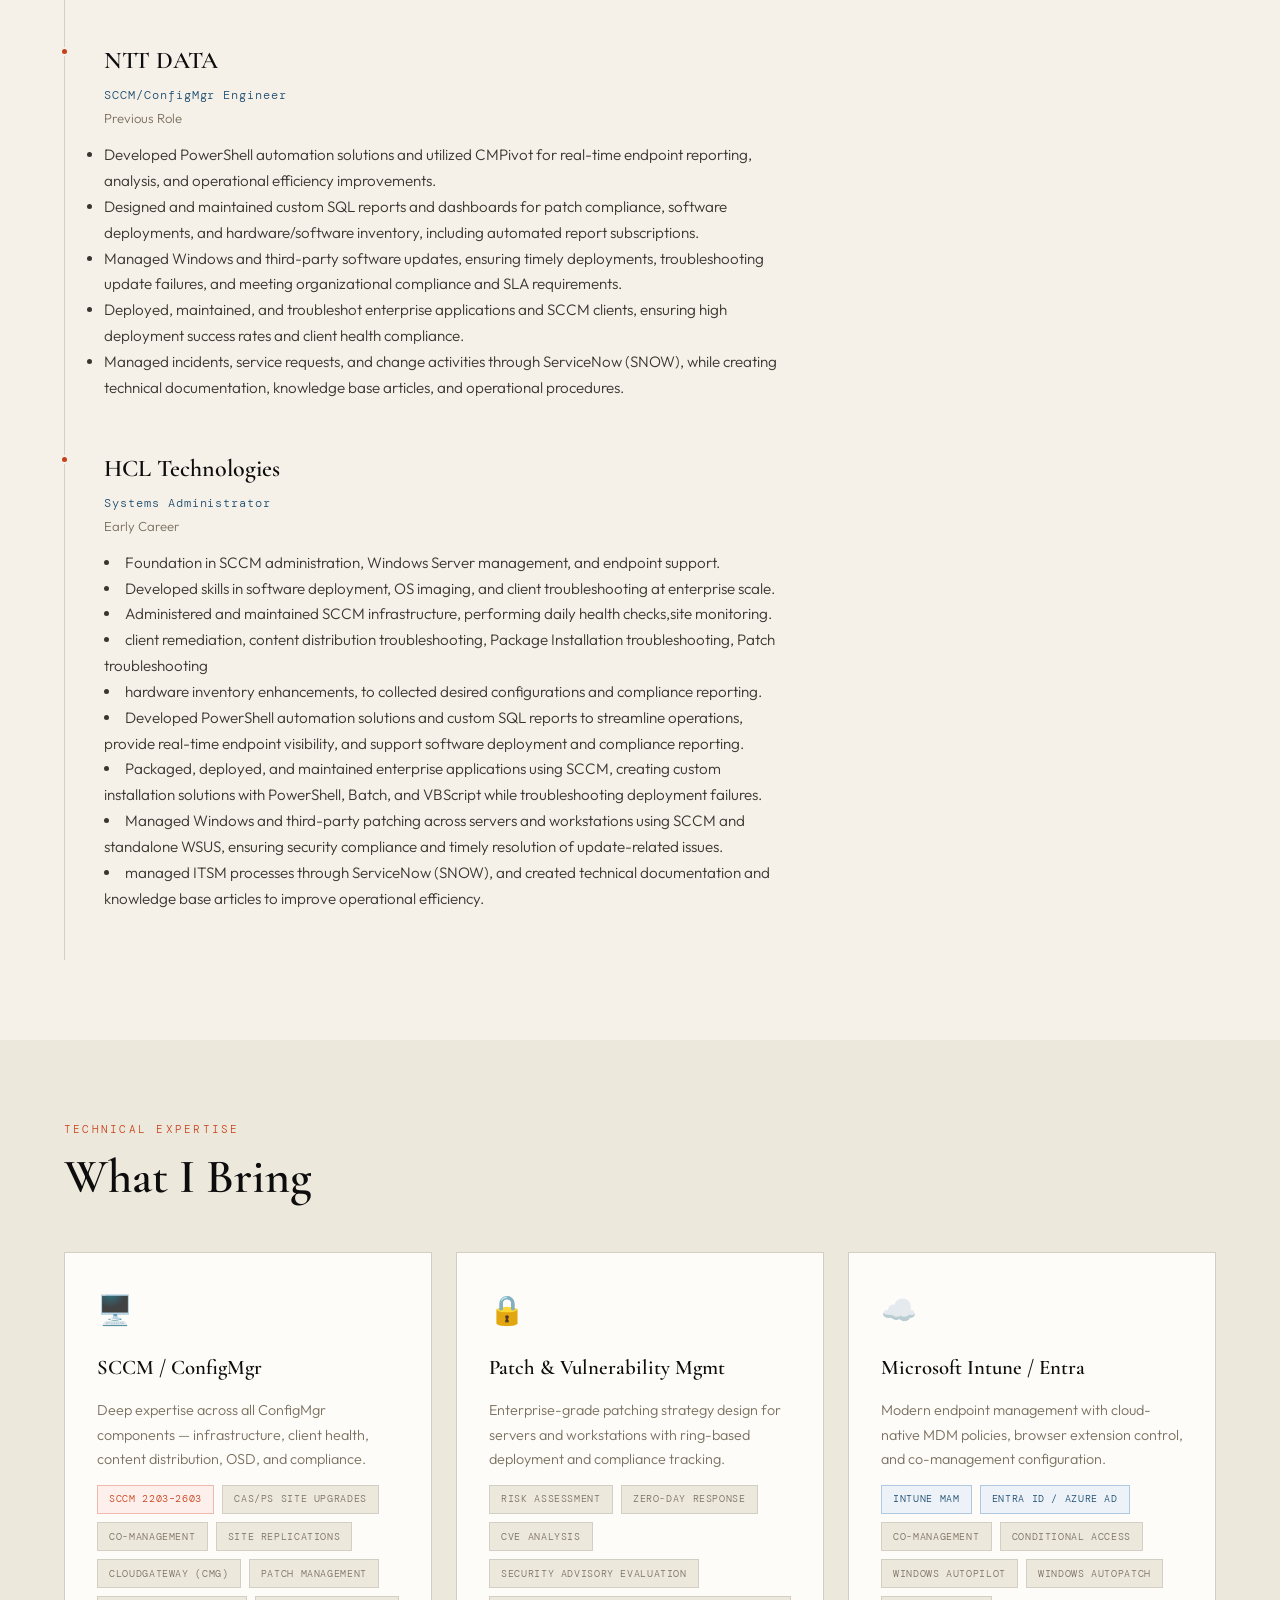
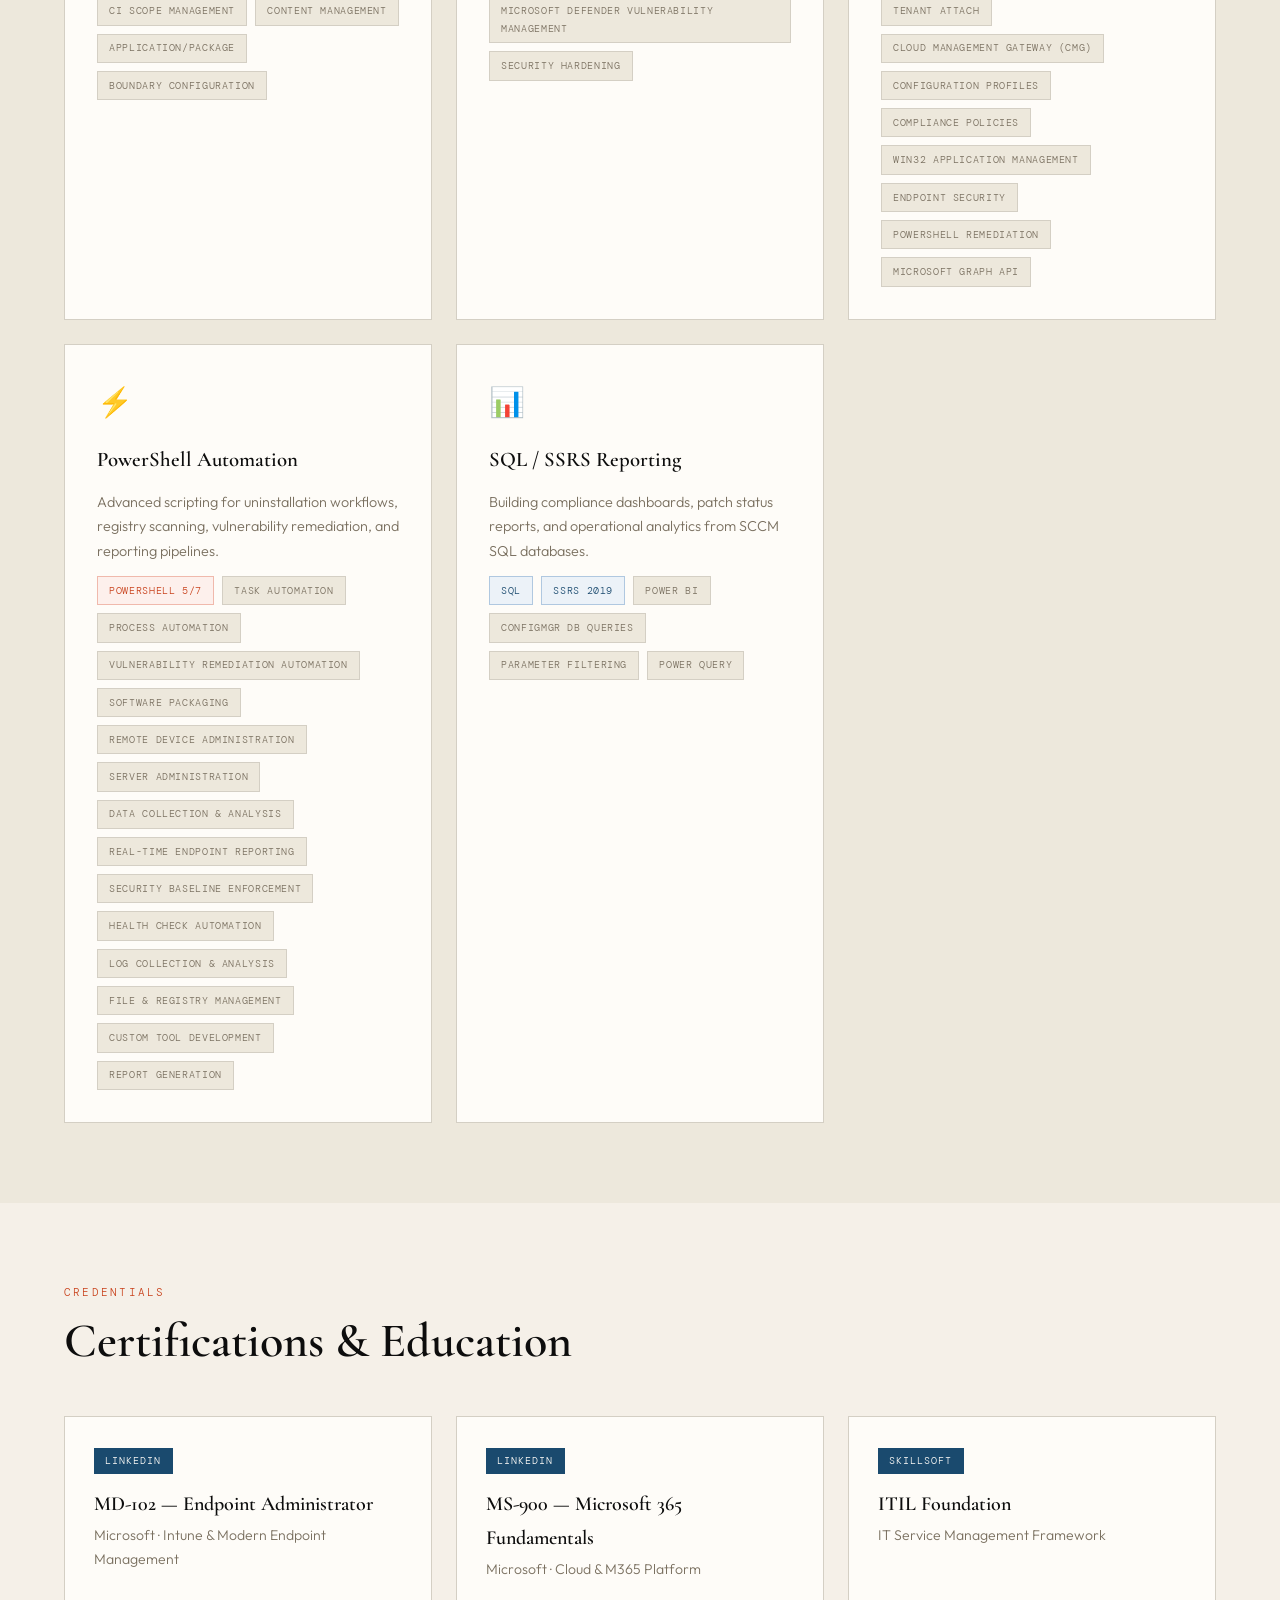
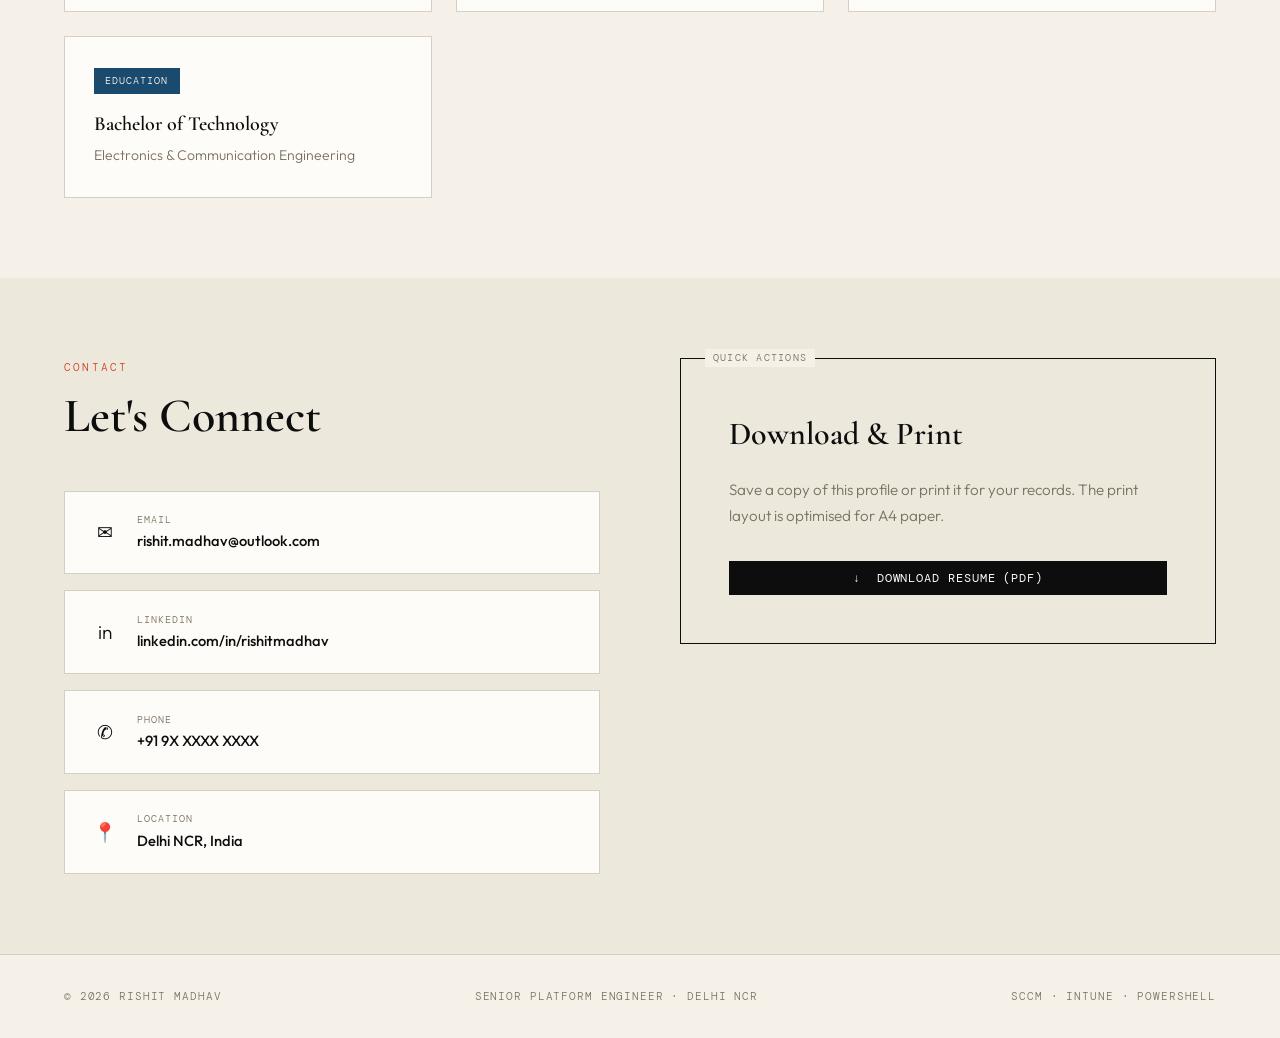
==== commit 794e6631: "Update index.html" ====
--- a/index.html
+++ b/index.html
@@ -390,16 +390,16 @@
 
   <div class="hero-stats">
     <div>
-      <div class="stat-num">9+</div>
-      <div class="stat-label">Years SCCM/ConfigMgr</div>
+      <div class="stat-num">10+</div>
+      <div class="stat-label">Yrs Experiance</div>
     </div>
     <div>
-      <div class="stat-num">30K</div>
+      <div class="stat-num">27000</div>
       <div class="stat-label">Workstations Managed</div>
     </div>
     <div>
       <div class="stat-num">9</div>
-      <div class="stat-label">Worked with Global MNC's </div>
+      <div class="stat-label">Global MNC's </div>
     </div>
   </div>
 </section>
